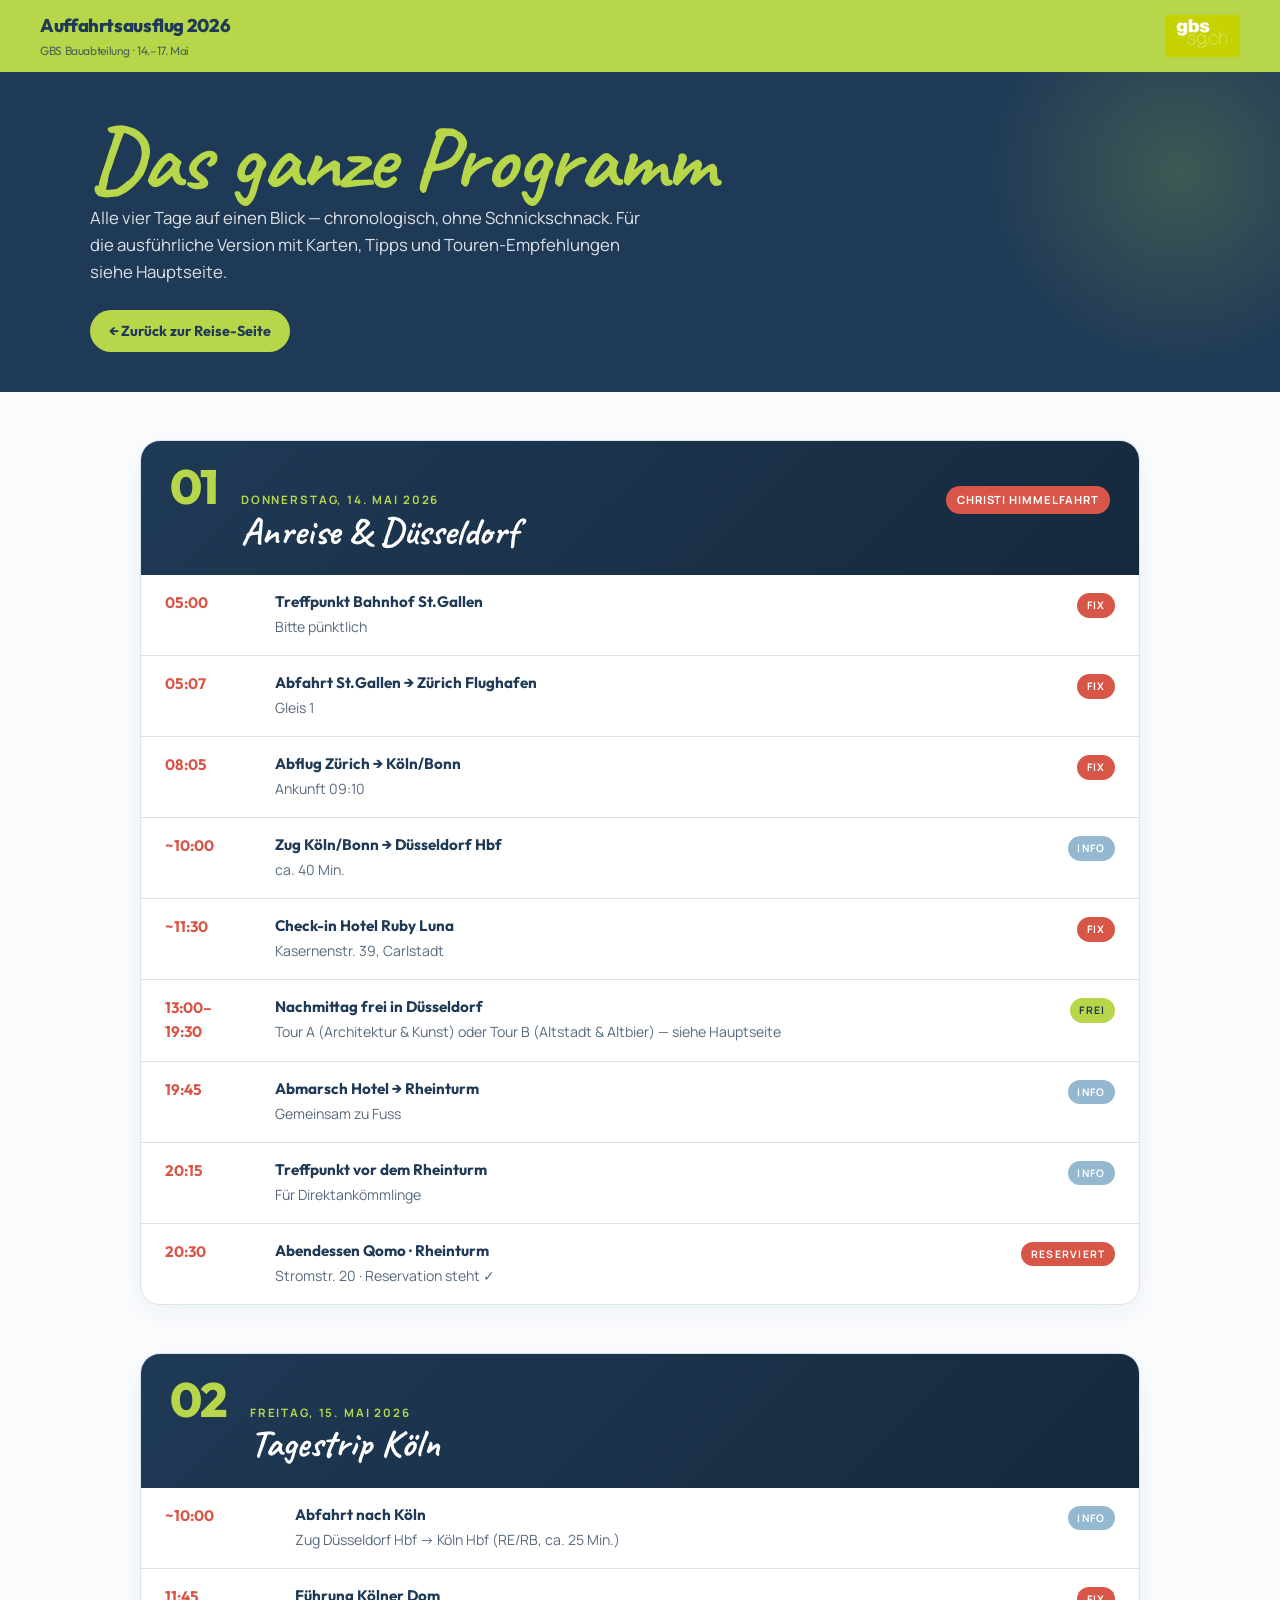
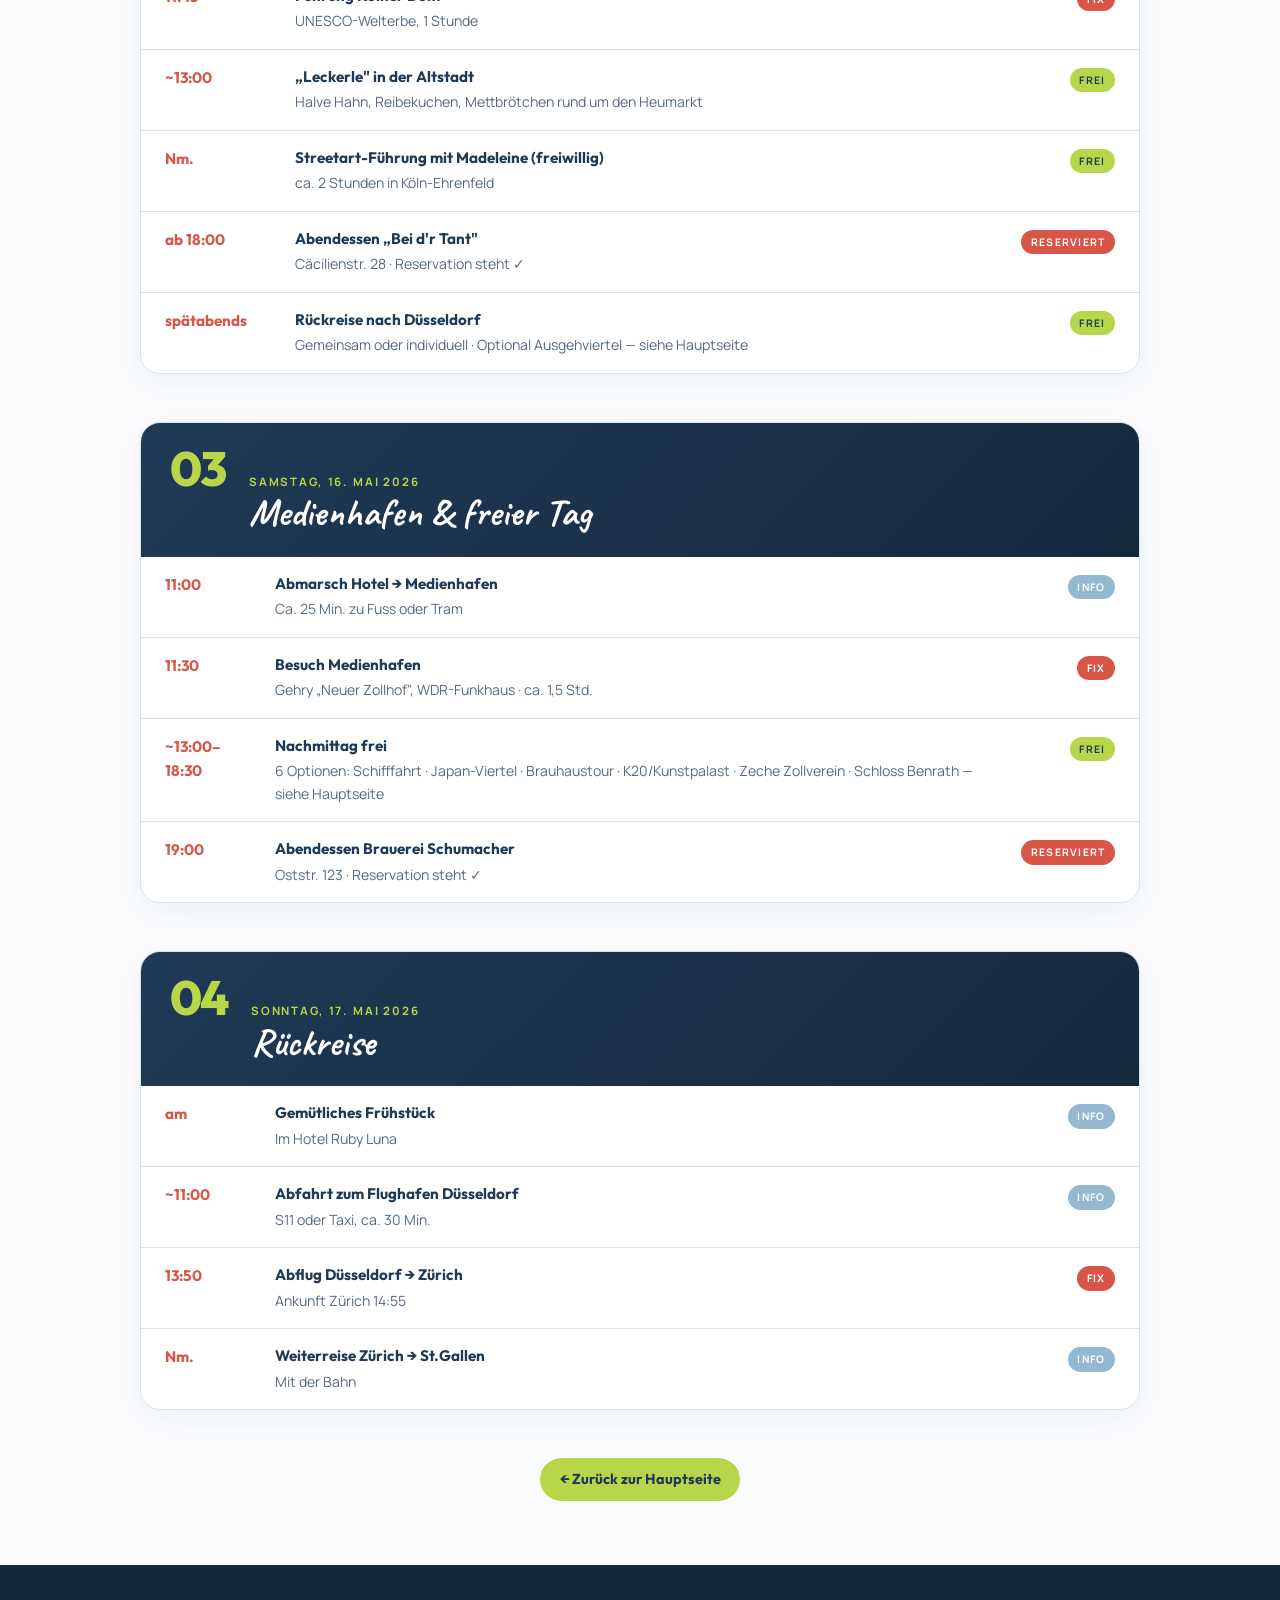
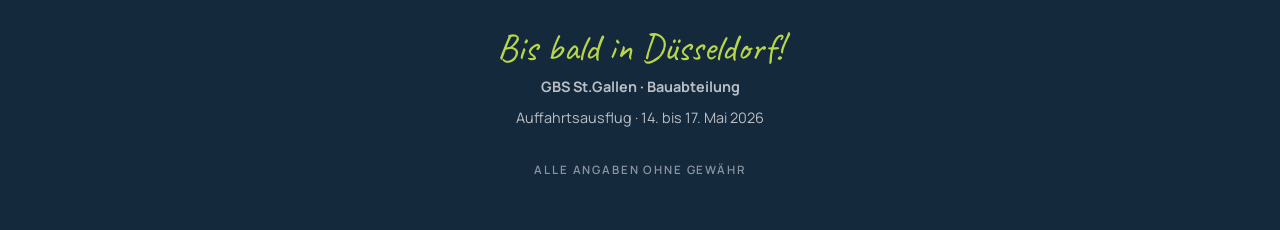
==== programm.html @ a81291fa "Add files via upload" ====
<!DOCTYPE html>
<html lang="de">
<head>
<meta charset="UTF-8">
<meta name="viewport" content="width=device-width, initial-scale=1.0, viewport-fit=cover">
<title>Programm-Übersicht · Auffahrtsausflug 2026</title>
<meta name="description" content="Komplettes Programm Auffahrtsausflug GBS Bauabteilung, Düsseldorf & Köln, 14.–17. Mai 2026.">

<meta name="theme-color" content="#B8D649">
<link rel="manifest" href="manifest.json">
<link rel="icon" type="image/png" sizes="32x32" href="assets/favicon-32.png">
<link rel="apple-touch-icon" href="assets/apple-touch-icon.png">

<link rel="preconnect" href="https://fonts.googleapis.com">
<link rel="preconnect" href="https://fonts.gstatic.com" crossorigin>
<link href="https://fonts.googleapis.com/css2?family=Caveat:wght@400;500;600;700&family=Manrope:wght@300;400;500;600;700;800&family=Outfit:wght@300;400;500;600;700;800;900&display=swap" rel="stylesheet">

<link rel="stylesheet" href="styles.css">

<style>
  /* Spezifische Styles nur für die Programm-Übersicht */
  .program-hero {
    background: var(--ink);
    color: white;
    padding: 3rem 1.5rem 2.5rem;
    position: relative;
    overflow: hidden;
  }
  .program-hero::before {
    content: '';
    position: absolute;
    top: -100px; right: -100px;
    width: 400px; height: 400px;
    background: radial-gradient(circle, rgba(184,214,73,0.2) 0%, transparent 70%);
    border-radius: 50%;
  }
  .program-hero-inner { max-width: 1100px; margin: 0 auto; position: relative; }
  .program-hero h1 {
    font-family: 'Caveat', cursive;
    font-weight: 700;
    font-size: clamp(3rem, 8vw, 5.5rem);
    line-height: 0.9;
    color: var(--lime);
    margin-bottom: 0.4rem;
  }
  .program-hero p { font-size: 1.05rem; opacity: 0.85; max-width: 55ch; margin-bottom: 1.5rem; }
  .back-link {
    display: inline-flex;
    align-items: center;
    gap: 0.4rem;
    background: var(--lime);
    color: var(--ink);
    padding: 0.6rem 1.2rem;
    border-radius: 100px;
    text-decoration: none;
    font-family: 'Outfit', sans-serif;
    font-weight: 700;
    font-size: 0.9rem;
    transition: all 0.2s;
  }
  .back-link:hover { background: white; }

  .program-page { padding: 3rem 1.5rem 4rem; background: var(--paper); }
  .program-page .container { max-width: 1000px; }

  .program-day {
    margin-bottom: 3rem;
    background: white;
    border-radius: 20px;
    overflow: hidden;
    box-shadow: 0 8px 30px rgba(31,58,86,0.06);
    border: 1px solid var(--hairline);
  }
  .program-day-head {
    background: linear-gradient(135deg, var(--ink), var(--ink-deep));
    color: white;
    padding: 1.5rem 1.8rem;
    display: flex; align-items: baseline; gap: 1.5rem; flex-wrap: wrap;
  }
  .program-day-num {
    font-family: 'Outfit', sans-serif;
    font-size: 3rem;
    font-weight: 800;
    color: var(--lime);
    line-height: 0.9;
    letter-spacing: -0.04em;
  }
  .program-day-info { flex: 1; }
  .program-day-date { font-family: 'Manrope', sans-serif; font-size: 0.72rem; letter-spacing: 0.16em; text-transform: uppercase; color: var(--lime); margin-bottom: 0.2rem; font-weight: 700; }
  .program-day-title { font-family: 'Caveat', cursive; font-size: 2.4rem; font-weight: 700; line-height: 1; }
  .program-day-badge {
    background: var(--accent);
    color: white;
    padding: 0.3rem 0.7rem;
    border-radius: 100px;
    font-family: 'Manrope', sans-serif;
    font-size: 0.7rem;
    font-weight: 700;
    letter-spacing: 0.08em;
    text-transform: uppercase;
  }

  .program-table { width: 100%; border-collapse: collapse; }
  .program-table tr { border-bottom: 1px solid var(--hairline); }
  .program-table tr:last-child { border-bottom: none; }
  .program-table tr:hover { background: var(--sky-light); }
  .program-table td { padding: 1rem 1.5rem; vertical-align: top; font-family: 'Manrope', sans-serif; }
  .program-table td.t-time {
    font-family: 'Outfit', sans-serif;
    font-weight: 700;
    color: var(--accent);
    width: 110px;
    font-size: 0.95rem;
    white-space: nowrap;
  }
  .program-table td.t-content { font-size: 0.95rem; line-height: 1.5; }
  .program-table td.t-content strong { font-family: 'Outfit', sans-serif; font-weight: 700; color: var(--ink); display: block; margin-bottom: 0.15rem; }
  .program-table td.t-content em { font-style: normal; color: var(--ink); opacity: 0.75; font-size: 0.88rem; }
  .program-table td.t-tag { width: 100px; text-align: right; padding-right: 1.5rem; }
  .program-table .tag {
    display: inline-block;
    font-family: 'Manrope', sans-serif;
    font-size: 0.65rem;
    letter-spacing: 0.12em;
    text-transform: uppercase;
    font-weight: 700;
    padding: 0.25rem 0.6rem;
    border-radius: 100px;
  }
  .tag-fix { background: var(--reserved); color: white; }
  .tag-frei { background: var(--lime); color: var(--ink); }
  .tag-info { background: var(--sky-deep); color: white; }

  @media (max-width: 720px) {
    .program-table td.t-tag { display: none; }
    .program-table td { padding: 0.8rem 1rem; }
    .program-table td.t-time { width: 80px; font-size: 0.85rem; }
    .program-table td.t-content { font-size: 0.88rem; }
    .program-day-head { padding: 1.2rem 1.2rem; gap: 1rem; }
    .program-day-num { font-size: 2.4rem; }
    .program-day-title { font-size: 2rem; }
  }
</style>
</head>
<body>

<!-- TOPBAR (gleiche wie index) -->
<header class="topbar">
  <div class="topbar-inner">
    <div class="topbar-title">
      Auffahrtsausflug 2026
      <small>GBS Bauabteilung · 14.–17. Mai</small>
    </div>
    <a href="https://gbssg.ch" target="_blank" rel="noopener" aria-label="GBS St.Gallen">
      <img src="assets/gbs-logo.png" alt="GBS St.Gallen" class="gbs-logo-img">
    </a>
  </div>
</header>

<!-- HERO -->
<section class="program-hero">
  <div class="program-hero-inner">
    <h1>Das ganze Programm</h1>
    <p>Alle vier Tage auf einen Blick — chronologisch, ohne Schnickschnack. Für die ausführliche Version mit Karten, Tipps und Touren-Empfehlungen siehe Hauptseite.</p>
    <a href="index.html" class="back-link">← Zurück zur Reise-Seite</a>
  </div>
</section>

<!-- PROGRAMM -->
<section class="program-page">
  <div class="container">

    <!-- DONNERSTAG -->
    <div class="program-day">
      <div class="program-day-head">
        <div class="program-day-num">01</div>
        <div class="program-day-info">
          <div class="program-day-date">Donnerstag, 14. Mai 2026</div>
          <div class="program-day-title">Anreise & Düsseldorf</div>
        </div>
        <span class="program-day-badge">Christi Himmelfahrt</span>
      </div>
      <table class="program-table">
        <tr>
          <td class="t-time">05:00</td>
          <td class="t-content"><strong>Treffpunkt Bahnhof St.Gallen</strong><em>Bitte pünktlich</em></td>
          <td class="t-tag"><span class="tag tag-fix">Fix</span></td>
        </tr>
        <tr>
          <td class="t-time">05:07</td>
          <td class="t-content"><strong>Abfahrt St.Gallen → Zürich Flughafen</strong><em>Gleis 1</em></td>
          <td class="t-tag"><span class="tag tag-fix">Fix</span></td>
        </tr>
        <tr>
          <td class="t-time">08:05</td>
          <td class="t-content"><strong>Abflug Zürich → Köln/Bonn</strong><em>Ankunft 09:10</em></td>
          <td class="t-tag"><span class="tag tag-fix">Fix</span></td>
        </tr>
        <tr>
          <td class="t-time">~10:00</td>
          <td class="t-content"><strong>Zug Köln/Bonn → Düsseldorf Hbf</strong><em>ca. 40 Min.</em></td>
          <td class="t-tag"><span class="tag tag-info">Info</span></td>
        </tr>
        <tr>
          <td class="t-time">~11:30</td>
          <td class="t-content"><strong>Check-in Hotel Ruby Luna</strong><em>Kasernenstr. 39, Carlstadt</em></td>
          <td class="t-tag"><span class="tag tag-fix">Fix</span></td>
        </tr>
        <tr>
          <td class="t-time">13:00–<br>19:30</td>
          <td class="t-content"><strong>Nachmittag frei in Düsseldorf</strong><em>Tour A (Architektur & Kunst) oder Tour B (Altstadt & Altbier) — siehe Hauptseite</em></td>
          <td class="t-tag"><span class="tag tag-frei">Frei</span></td>
        </tr>
        <tr>
          <td class="t-time">19:45</td>
          <td class="t-content"><strong>Abmarsch Hotel → Rheinturm</strong><em>Gemeinsam zu Fuss</em></td>
          <td class="t-tag"><span class="tag tag-info">Info</span></td>
        </tr>
        <tr>
          <td class="t-time">20:15</td>
          <td class="t-content"><strong>Treffpunkt vor dem Rheinturm</strong><em>Für Direktankömmlinge</em></td>
          <td class="t-tag"><span class="tag tag-info">Info</span></td>
        </tr>
        <tr>
          <td class="t-time">20:30</td>
          <td class="t-content"><strong>Abendessen Qomo · Rheinturm</strong><em>Stromstr. 20 · Reservation steht ✓</em></td>
          <td class="t-tag"><span class="tag tag-fix">Reserviert</span></td>
        </tr>
      </table>
    </div>

    <!-- FREITAG -->
    <div class="program-day">
      <div class="program-day-head">
        <div class="program-day-num">02</div>
        <div class="program-day-info">
          <div class="program-day-date">Freitag, 15. Mai 2026</div>
          <div class="program-day-title">Tagestrip Köln</div>
        </div>
      </div>
      <table class="program-table">
        <tr>
          <td class="t-time">~10:00</td>
          <td class="t-content"><strong>Abfahrt nach Köln</strong><em>Zug Düsseldorf Hbf → Köln Hbf (RE/RB, ca. 25 Min.)</em></td>
          <td class="t-tag"><span class="tag tag-info">Info</span></td>
        </tr>
        <tr>
          <td class="t-time">11:45</td>
          <td class="t-content"><strong>Führung Kölner Dom</strong><em>UNESCO-Welterbe, 1 Stunde</em></td>
          <td class="t-tag"><span class="tag tag-fix">Fix</span></td>
        </tr>
        <tr>
          <td class="t-time">~13:00</td>
          <td class="t-content"><strong>„Leckerle" in der Altstadt</strong><em>Halve Hahn, Reibekuchen, Mettbrötchen rund um den Heumarkt</em></td>
          <td class="t-tag"><span class="tag tag-frei">Frei</span></td>
        </tr>
        <tr>
          <td class="t-time">Nm.</td>
          <td class="t-content"><strong>Streetart-Führung mit Madeleine (freiwillig)</strong><em>ca. 2 Stunden in Köln-Ehrenfeld</em></td>
          <td class="t-tag"><span class="tag tag-frei">Frei</span></td>
        </tr>
        <tr>
          <td class="t-time">ab 18:00</td>
          <td class="t-content"><strong>Abendessen „Bei d'r Tant"</strong><em>Cäcilienstr. 28 · Reservation steht ✓</em></td>
          <td class="t-tag"><span class="tag tag-fix">Reserviert</span></td>
        </tr>
        <tr>
          <td class="t-time">spätabends</td>
          <td class="t-content"><strong>Rückreise nach Düsseldorf</strong><em>Gemeinsam oder individuell · Optional Ausgehviertel — siehe Hauptseite</em></td>
          <td class="t-tag"><span class="tag tag-frei">Frei</span></td>
        </tr>
      </table>
    </div>

    <!-- SAMSTAG -->
    <div class="program-day">
      <div class="program-day-head">
        <div class="program-day-num">03</div>
        <div class="program-day-info">
          <div class="program-day-date">Samstag, 16. Mai 2026</div>
          <div class="program-day-title">Medienhafen & freier Tag</div>
        </div>
      </div>
      <table class="program-table">
        <tr>
          <td class="t-time">11:00</td>
          <td class="t-content"><strong>Abmarsch Hotel → Medienhafen</strong><em>Ca. 25 Min. zu Fuss oder Tram</em></td>
          <td class="t-tag"><span class="tag tag-info">Info</span></td>
        </tr>
        <tr>
          <td class="t-time">11:30</td>
          <td class="t-content"><strong>Besuch Medienhafen</strong><em>Gehry „Neuer Zollhof", WDR-Funkhaus · ca. 1,5 Std.</em></td>
          <td class="t-tag"><span class="tag tag-fix">Fix</span></td>
        </tr>
        <tr>
          <td class="t-time">~13:00–<br>18:30</td>
          <td class="t-content"><strong>Nachmittag frei</strong><em>6 Optionen: Schifffahrt · Japan-Viertel · Brauhaustour · K20/Kunstpalast · Zeche Zollverein · Schloss Benrath — siehe Hauptseite</em></td>
          <td class="t-tag"><span class="tag tag-frei">Frei</span></td>
        </tr>
        <tr>
          <td class="t-time">19:00</td>
          <td class="t-content"><strong>Abendessen Brauerei Schumacher</strong><em>Oststr. 123 · Reservation steht ✓</em></td>
          <td class="t-tag"><span class="tag tag-fix">Reserviert</span></td>
        </tr>
      </table>
    </div>

    <!-- SONNTAG -->
    <div class="program-day">
      <div class="program-day-head">
        <div class="program-day-num">04</div>
        <div class="program-day-info">
          <div class="program-day-date">Sonntag, 17. Mai 2026</div>
          <div class="program-day-title">Rückreise</div>
        </div>
      </div>
      <table class="program-table">
        <tr>
          <td class="t-time">am</td>
          <td class="t-content"><strong>Gemütliches Frühstück</strong><em>Im Hotel Ruby Luna</em></td>
          <td class="t-tag"><span class="tag tag-info">Info</span></td>
        </tr>
        <tr>
          <td class="t-time">~11:00</td>
          <td class="t-content"><strong>Abfahrt zum Flughafen Düsseldorf</strong><em>S11 oder Taxi, ca. 30 Min.</em></td>
          <td class="t-tag"><span class="tag tag-info">Info</span></td>
        </tr>
        <tr>
          <td class="t-time">13:50</td>
          <td class="t-content"><strong>Abflug Düsseldorf → Zürich</strong><em>Ankunft Zürich 14:55</em></td>
          <td class="t-tag"><span class="tag tag-fix">Fix</span></td>
        </tr>
        <tr>
          <td class="t-time">Nm.</td>
          <td class="t-content"><strong>Weiterreise Zürich → St.Gallen</strong><em>Mit der Bahn</em></td>
          <td class="t-tag"><span class="tag tag-info">Info</span></td>
        </tr>
      </table>
    </div>

    <!-- ZURÜCK BUTTON -->
    <div style="text-align: center; margin-top: 2rem;">
      <a href="index.html" class="back-link">← Zurück zur Hauptseite</a>
    </div>

  </div>
</section>

<!-- FOOTER -->
<footer>
  <div class="footer-script">Bis bald in Düsseldorf!</div>
  <p><strong>GBS St.Gallen · Bauabteilung</strong></p>
  <p>Auffahrtsausflug · 14. bis 17. Mai 2026</p>
  <div class="mono-small">Alle Angaben ohne Gewähr</div>
</footer>

<!-- Service Worker registrieren -->
<script>
  if ('serviceWorker' in navigator) {
    window.addEventListener('load', () => {
      navigator.serviceWorker.register('service-worker.js').catch(() => {});
    });
  }
</script>

</body>
</html>
---- styles.css ----
/* =========================================================
   GBS Bauabteilung · Auffahrtsausflug Düsseldorf & Köln 2026
   ========================================================= */

:root {
  --lime: #B8D649;
  --lime-dark: #9CBA2B;
  --sky: #C8DFEE;
  --sky-light: #E3EEF6;
  --sky-deep: #94B8D0;
  --ink: #1F3A56;
  --ink-deep: #15293D;
  --paper: #FAFCFE;
  --warm: #F4EFE3;
  --accent: #D85647;
  --accent-orange: #E58A3E;
  --gold: #C99B47;
  --tour-a: #E58A3E;
  --tour-b: #8B4789;
  --reserved: #D85647;
  --hairline: #D8E4EC;
}

* { box-sizing: border-box; margin: 0; padding: 0; }
html { scroll-behavior: smooth; }
body {
  font-family: 'Manrope', sans-serif;
  font-weight: 400;
  color: var(--ink);
  background: var(--paper);
  line-height: 1.6;
  -webkit-font-smoothing: antialiased;
  overflow-x: hidden;
}

h1, h2, h3, h4 { font-family: 'Outfit', sans-serif; line-height: 1.1; letter-spacing: -0.01em; }
.script { font-family: 'Caveat', cursive; font-weight: 600; }
.mono-small { font-family: 'Manrope', monospace; font-size: 0.72rem; letter-spacing: 0.16em; text-transform: uppercase; font-weight: 600; }

/* ====== TOPBAR (Lime) — kleiner, kompakter ====== */
.topbar {
  background: var(--lime);
  color: var(--ink);
  padding: 0.7rem 1.5rem;
  position: relative;
  z-index: 10;
}
.topbar-inner {
  max-width: 1200px; margin: 0 auto;
  display: flex; justify-content: space-between; align-items: center; gap: 1rem;
}
.topbar-title { font-family: 'Outfit', sans-serif; font-weight: 800; font-size: 1.15rem; letter-spacing: -0.02em; }
.topbar-title small { display: block; font-weight: 400; font-size: 0.75rem; opacity: 0.7; margin-top: 0.05rem; }
.gbs-logo-img { height: 42px; width: auto; display: block; }

/* ====== HERO ====== */
.hero {
  background: linear-gradient(180deg, var(--sky) 0%, var(--sky-light) 100%);
  padding: 2.5rem 1.5rem 4rem;
  position: relative;
  overflow: hidden;
}
.hero::before, .hero::after {
  content: '';
  position: absolute;
  border-radius: 50%;
  pointer-events: none;
}
.hero::before {
  background: radial-gradient(circle, rgba(184,214,73,0.25) 0%, transparent 70%);
  width: 500px; height: 500px;
  top: -100px; right: -100px;
}
.hero::after {
  background: radial-gradient(circle, rgba(148,184,208,0.3) 0%, transparent 70%);
  width: 400px; height: 400px;
  bottom: -50px; left: -50px;
}
.hero-inner { max-width: 1200px; margin: 0 auto; position: relative; z-index: 2; }

.hero-title {
  font-family: 'Caveat', cursive;
  font-weight: 700;
  font-size: clamp(3.5rem, 12vw, 8rem);
  line-height: 0.85;
  color: var(--ink);
  margin-bottom: 0.5rem;
}
.hero-title .ampersand { color: var(--lime-dark); font-style: italic; margin: 0 0.2em; }
.hero-title .koeln { display: block; margin-left: 1.5em; }

.hero-sub {
  font-family: 'Caveat', cursive;
  font-size: clamp(1.4rem, 2.5vw, 2rem);
  color: var(--ink);
  opacity: 0.75;
  margin-bottom: 1.8rem;
  transform: rotate(-1deg);
  display: inline-block;
}

.hero-meta-row {
  display: grid;
  grid-template-columns: repeat(auto-fit, minmax(180px, 1fr));
  gap: 1.2rem;
  background: rgba(255,255,255,0.6);
  backdrop-filter: blur(10px);
  padding: 1.3rem 1.5rem;
  border-radius: 20px;
  border: 1px solid rgba(255,255,255,0.8);
  margin-bottom: 1.5rem;
}
.hero-meta-item dt { font-family: 'Manrope', sans-serif; font-size: 0.7rem; letter-spacing: 0.14em; text-transform: uppercase; font-weight: 700; color: var(--sky-deep); margin-bottom: 0.3rem; }
.hero-meta-item dd { font-family: 'Outfit', sans-serif; font-weight: 600; font-size: 1rem; color: var(--ink); }

.four-k {
  display: inline-flex;
  align-items: center;
  background: var(--ink);
  color: white;
  padding: 1rem 1.5rem;
  border-radius: 18px;
  gap: 1rem;
  margin-top: 0.5rem;
  box-shadow: 0 10px 30px rgba(31, 58, 86, 0.25);
}
.four-k-num {
  font-family: 'Outfit', sans-serif;
  font-size: 3rem;
  font-weight: 800;
  line-height: 1;
  color: var(--lime);
  letter-spacing: -0.04em;
}
.four-k-list { font-family: 'Outfit', sans-serif; font-weight: 500; line-height: 1.3; font-size: 0.9rem; }
.four-k-list span { display: block; }
.four-k-list .label { font-family: 'Manrope', sans-serif; font-size: 0.6rem; letter-spacing: 0.16em; text-transform: uppercase; color: var(--lime); margin-bottom: 0.3rem; font-weight: 700; }

/* Hero Skyline */
.skyline { position: absolute; bottom: 0; left: 0; right: 0; width: 100%; height: 90px; pointer-events: none; opacity: 0.5; }

/* Photo circles */
.photo-cluster {
  position: absolute;
  top: 8%;
  right: 5%;
  width: 240px;
  height: 280px;
  pointer-events: none;
  z-index: 1;
}
.photo-circle {
  position: absolute;
  border-radius: 50%;
  border: 5px solid white;
  box-shadow: 0 10px 30px rgba(31,58,86,0.18);
  overflow: hidden;
  background: var(--sky-deep);
}
.photo-circle svg { width: 100%; height: 100%; display: block; }
.photo-circle.p1 { width: 110px; height: 110px; top: 0; left: 50%; transform: rotate(-3deg); }
.photo-circle.p2 { width: 95px; height: 95px; top: 95px; left: 0; transform: rotate(5deg); background: linear-gradient(135deg, #E58A3E, #C99B47); }
.photo-circle.p3 { width: 120px; height: 120px; bottom: 0; right: 0; background: linear-gradient(135deg, #94B8D0, #1F3A56); }

/* ====== ALERT BANNER — kompakter, dezenter ====== */
.alert-wrap { padding: 1rem 1.5rem; background: var(--paper); }
.alert {
  max-width: 1100px;
  margin: 0 auto;
  background: #FCE8E5;
  color: var(--ink);
  padding: 0.9rem 1.2rem;
  border-radius: 12px;
  border-left: 4px solid var(--accent);
  display: flex; gap: 0.9rem; align-items: flex-start;
}
.alert-icon {
  flex-shrink: 0;
  width: 30px; height: 30px;
  background: var(--accent);
  color: white;
  border-radius: 50%;
  display: flex; align-items: center; justify-content: center;
  font-family: 'Outfit', sans-serif;
  font-weight: 800;
  font-size: 1rem;
}
.alert h3 { font-size: 0.95rem; margin-bottom: 0.15rem; font-weight: 700; color: var(--accent); }
.alert p { font-size: 0.85rem; line-height: 1.45; opacity: 0.9; }
.alert strong { font-weight: 700; }

/* ====== STICKY NAV ====== */
.nav-sticky {
  position: sticky;
  top: 0;
  background: rgba(255,255,255,0.95);
  backdrop-filter: blur(12px);
  border-bottom: 1px solid var(--hairline);
  z-index: 100;
  padding: 0.7rem 1.5rem;
}
.nav-inner {
  max-width: 1200px; margin: 0 auto;
  display: flex; gap: 0.3rem; flex-wrap: wrap; justify-content: center;
}
.nav-link {
  padding: 0.5rem 1rem;
  text-decoration: none;
  color: var(--ink);
  font-weight: 600;
  font-size: 0.88rem;
  border-radius: 100px;
  transition: all 0.2s;
  font-family: 'Outfit', sans-serif;
}
.nav-link:hover { background: var(--lime); }
.nav-link.active { background: var(--ink); color: var(--lime); }

/* ====== SECTIONS ====== */
section.day { padding: 4.5rem 1.5rem; position: relative; }
section.day:nth-of-type(odd) { background: var(--paper); }
section.day:nth-of-type(even) { background: var(--sky-light); }
.container { max-width: 1100px; margin: 0 auto; }

.day-header {
  display: flex;
  align-items: baseline;
  gap: 1.8rem;
  margin-bottom: 0.5rem;
  flex-wrap: wrap;
}
.day-num {
  font-family: 'Outfit', sans-serif;
  font-weight: 800;
  font-size: clamp(4.5rem, 13vw, 8rem);
  color: var(--lime);
  line-height: 0.85;
  letter-spacing: -0.04em;
}
.day-title-block { flex: 1; min-width: 250px; }
.day-date { font-family: 'Manrope', sans-serif; font-weight: 700; letter-spacing: 0.1em; text-transform: uppercase; font-size: 0.78rem; color: var(--sky-deep); margin-bottom: 0.3rem; }
.day-title {
  font-family: 'Caveat', cursive;
  font-weight: 700;
  font-size: clamp(3rem, 6.5vw, 5rem);
  color: var(--ink);
  line-height: 0.9;
}
.day-title small { display: block; font-family: 'Outfit', sans-serif; font-weight: 400; font-size: 1.05rem; letter-spacing: 0; color: var(--sky-deep); margin-top: 0.5rem; }
.day-tag {
  display: inline-block;
  background: var(--ink);
  color: var(--lime);
  padding: 0.4rem 0.9rem;
  border-radius: 100px;
  font-size: 0.75rem;
  font-weight: 700;
  font-family: 'Manrope', sans-serif;
  letter-spacing: 0.05em;
  text-transform: uppercase;
  margin-top: 0.5rem;
}

.section-lead {
  font-family: 'Outfit', sans-serif;
  font-size: 1.05rem;
  line-height: 1.55;
  color: var(--ink);
  opacity: 0.75;
  max-width: 65ch;
  margin: 1rem 0 3rem;
}

/* ====== "DAS KOMMT ALS NÄCHSTES" Wegweiser ====== */
.next-up {
  margin-top: 4rem;
  padding: 1.5rem 1.8rem;
  background: white;
  border-radius: 18px;
  border: 1px solid var(--hairline);
  display: flex; align-items: center; gap: 1.5rem; flex-wrap: wrap;
  box-shadow: 0 8px 24px rgba(31, 58, 86, 0.06);
}
.next-up-arrow {
  font-family: 'Caveat', cursive;
  font-size: 2.5rem;
  color: var(--lime-dark);
  line-height: 1;
}
.next-up-content { flex: 1; min-width: 200px; }
.next-up-label { font-family: 'Manrope', sans-serif; font-size: 0.7rem; letter-spacing: 0.14em; text-transform: uppercase; font-weight: 700; color: var(--sky-deep); margin-bottom: 0.2rem; }
.next-up-content h4 { font-family: 'Outfit', sans-serif; font-weight: 700; font-size: 1.1rem; }
.next-up-content p { font-size: 0.9rem; opacity: 0.75; margin-top: 0.2rem; }
.next-up-btn {
  background: var(--lime);
  color: var(--ink);
  padding: 0.7rem 1.4rem;
  border-radius: 100px;
  text-decoration: none;
  font-family: 'Outfit', sans-serif;
  font-weight: 700;
  font-size: 0.92rem;
  display: inline-flex;
  align-items: center;
  gap: 0.5rem;
  transition: all 0.2s;
  border: none;
  cursor: pointer;
}
.next-up-btn:hover { background: var(--ink); color: var(--lime); transform: translateX(3px); }

/* ====== TIMELINE STEPS ====== */
.timeline { display: flex; flex-direction: column; gap: 0; margin: 2rem 0; }
.step {
  display: grid;
  grid-template-columns: 110px 1fr;
  gap: 1.5rem;
  padding: 1.3rem 0;
  align-items: baseline;
  border-bottom: 1px dashed var(--hairline);
  position: relative;
}
.step:last-child { border-bottom: none; }
.step-time {
  font-family: 'Outfit', sans-serif;
  font-weight: 700;
  font-size: 1.1rem;
  color: var(--accent);
  position: relative;
}
.step-time::after {
  content: '';
  position: absolute;
  right: -0.75rem; top: 0.5em;
  width: 8px; height: 8px;
  background: var(--lime);
  border-radius: 50%;
  box-shadow: 0 0 0 4px white;
}
.step-content h4 { font-size: 1.1rem; font-weight: 600; margin-bottom: 0.2rem; font-family: 'Outfit', sans-serif; }
.step-content p { color: var(--ink); opacity: 0.75; font-size: 0.93rem; line-height: 1.5; }

/* ====== MAP CONTAINER ====== */
.map-wrap {
  position: relative;
  margin: 2rem 0;
  background: white;
  border-radius: 24px;
  overflow: hidden;
  box-shadow: 0 20px 60px rgba(31, 58, 86, 0.12);
  border: 1px solid var(--hairline);
}
.map-header {
  background: white;
  padding: 1.2rem 1.5rem;
  border-bottom: 1px solid var(--hairline);
  display: flex; justify-content: space-between; align-items: center; flex-wrap: wrap; gap: 1rem;
}
.map-header h3 { font-family: 'Outfit', sans-serif; font-weight: 700; font-size: 1.15rem; }
.map-header h3 .script-small { font-family: 'Caveat', cursive; font-size: 1.6rem; font-weight: 600; color: var(--lime-dark); margin-left: 0.3em; }

.locate-btn {
  background: var(--ink);
  color: white;
  border: none;
  padding: 0.6rem 1.1rem;
  border-radius: 100px;
  font-family: 'Outfit', sans-serif;
  font-weight: 600;
  font-size: 0.85rem;
  cursor: pointer;
  display: flex;
  align-items: center;
  gap: 0.5rem;
  transition: all 0.2s;
}
.locate-btn:hover { background: var(--accent); transform: translateY(-1px); }
.locate-btn svg { width: 16px; height: 16px; }
.locate-btn.active { background: var(--accent); }

.map { height: 480px; width: 100%; background: var(--sky-light); }
.map-legend {
  padding: 1rem 1.5rem;
  background: var(--warm);
  display: flex; gap: 1.2rem; flex-wrap: wrap;
  font-size: 0.82rem;
  border-top: 1px solid var(--hairline);
}
.legend-item { display: flex; align-items: center; gap: 0.5rem; font-weight: 600; font-family: 'Outfit', sans-serif; }
.legend-pin {
  width: 16px; height: 16px;
  border-radius: 50% 50% 50% 0;
  transform: rotate(-45deg);
  flex-shrink: 0;
  border: 2px solid white;
  box-shadow: 0 2px 4px rgba(0,0,0,0.15);
}
.legend-pin.reserved { background: var(--reserved); }
.legend-pin.tour-a { background: var(--tour-a); }
.legend-pin.tour-b { background: var(--tour-b); }
.legend-pin.point { background: var(--ink); }
.legend-pin.nightlife { background: #6B3268; }
.legend-pin.you { background: var(--sky-deep); border-radius: 50%; transform: none; }

/* Leaflet custom marker styling */
.pin-marker {
  width: 32px; height: 32px;
  border-radius: 50% 50% 50% 0;
  transform: rotate(-45deg);
  border: 3px solid white;
  box-shadow: 0 4px 8px rgba(0,0,0,0.25);
  display: flex; align-items: center; justify-content: center;
  font-family: 'Outfit', sans-serif;
  font-weight: 800;
  color: white;
  font-size: 0.78rem;
}
.pin-marker.reserved { background: var(--reserved); }
.pin-marker.tour-a { background: var(--tour-a); }
.pin-marker.tour-b { background: var(--tour-b); }
.pin-marker.point { background: var(--ink); }
.pin-marker.nightlife { background: #6B3268; }
.pin-marker span { transform: rotate(45deg); }

/* Pulse for user location */
.you-marker {
  width: 22px; height: 22px;
  background: var(--sky-deep);
  border: 4px solid white;
  border-radius: 50%;
  box-shadow: 0 0 0 4px rgba(148,184,208,0.4);
  animation: pulse 1.8s infinite;
}
@keyframes pulse {
  0%   { box-shadow: 0 0 0 4px rgba(148,184,208,0.4); }
  50%  { box-shadow: 0 0 0 12px rgba(148,184,208,0); }
  100% { box-shadow: 0 0 0 4px rgba(148,184,208,0); }
}

/* Popup styling */
.leaflet-popup-content-wrapper { border-radius: 14px; box-shadow: 0 8px 30px rgba(31,58,86,0.2); padding: 0; }
.leaflet-popup-content { margin: 0; font-family: 'Manrope', sans-serif; min-width: 240px; }
.popup { padding: 1rem 1.2rem; }
.popup-links { margin-top: 0.6rem; padding-top: 0.6rem; border-top: 1px dashed var(--hairline); display: flex; flex-wrap: wrap; gap: 0.3rem 0.6rem; }
.popup-tag {
  display: inline-block;
  font-family: 'Manrope', sans-serif;
  font-size: 0.65rem; letter-spacing: 0.12em; text-transform: uppercase; font-weight: 700;
  color: white; padding: 0.2rem 0.6rem; border-radius: 100px;
  margin-bottom: 0.6rem;
}
.popup-tag.reserved { background: var(--reserved); }
.popup-tag.tour-a { background: var(--tour-a); }
.popup-tag.tour-b { background: var(--tour-b); }
.popup-tag.point { background: var(--ink); }
.popup-tag.nightlife { background: #6B3268; }
.popup h4 { font-family: 'Outfit', sans-serif; font-weight: 700; font-size: 1.05rem; margin-bottom: 0.4rem; color: var(--ink); }
.popup p { font-size: 0.85rem; line-height: 1.5; color: var(--ink); opacity: 0.8; margin-bottom: 0.6rem; }
.popup a { color: var(--accent); font-weight: 600; text-decoration: none; font-size: 0.85rem; }
.popup a:hover { text-decoration: underline; }

/* ====== TOUR CARDS ====== */
.tours-intro {
  background: var(--warm);
  padding: 1.5rem 1.8rem;
  border-radius: 20px;
  margin: 2rem 0;
  border-left: 6px solid var(--lime);
}
.tours-intro p { color: var(--ink); font-size: 0.95rem; }
.tours-intro strong { font-weight: 700; }

.tours-grid {
  display: grid;
  grid-template-columns: repeat(auto-fit, minmax(380px, 1fr));
  gap: 2rem;
  margin: 2rem 0;
}
.tour-card {
  background: white;
  border-radius: 24px;
  overflow: hidden;
  box-shadow: 0 15px 40px rgba(31, 58, 86, 0.08);
  border: 1px solid var(--hairline);
  transition: transform 0.3s, box-shadow 0.3s;
  display: flex; flex-direction: column;
}
.tour-card:hover { transform: translateY(-4px); box-shadow: 0 25px 60px rgba(31, 58, 86, 0.15); }
.tour-card.a .tour-header { background: linear-gradient(135deg, var(--tour-a), #C97326); }
.tour-card.b .tour-header { background: linear-gradient(135deg, var(--tour-b), #6B3268); }
.tour-header {
  color: white;
  padding: 2rem 1.8rem 1.6rem;
  position: relative;
}
.tour-header::after {
  content: '';
  position: absolute;
  bottom: -1px; left: 0; right: 0;
  height: 30px;
  background: white;
  border-top-left-radius: 30px 100%;
  border-top-right-radius: 30px 100%;
  transform: translateY(15px);
}
.tour-label { font-family: 'Manrope', sans-serif; font-size: 0.72rem; letter-spacing: 0.16em; text-transform: uppercase; font-weight: 700; opacity: 0.85; margin-bottom: 0.4rem; }
.tour-name {
  font-family: 'Caveat', cursive;
  font-weight: 700;
  font-size: 2.6rem;
  line-height: 1;
  margin-bottom: 0.4rem;
}
.tour-tagline {
  font-family: 'Outfit', sans-serif;
  font-size: 1rem;
  opacity: 0.95;
  font-weight: 300;
}
.tour-body { padding: 2rem 1.8rem; flex: 1; }
.tour-stats {
  display: flex; gap: 1.5rem; margin-bottom: 1.5rem;
  padding-bottom: 1.2rem;
  border-bottom: 1px dashed var(--hairline);
  flex-wrap: wrap;
}
.stat { flex: 1; min-width: 80px; }
.stat-val { font-family: 'Outfit', sans-serif; font-weight: 700; font-size: 1.1rem; color: var(--ink); }
.stat-lbl { font-size: 0.7rem; letter-spacing: 0.12em; text-transform: uppercase; color: var(--sky-deep); font-weight: 600; }

.stop-list { list-style: none; counter-reset: stop; }
.stop-list li {
  counter-increment: stop;
  display: grid;
  grid-template-columns: 30px 65px 1fr;
  gap: 0.6rem;
  padding: 0.7rem 0;
  border-bottom: 1px dotted var(--hairline);
  align-items: baseline;
  font-size: 0.92rem;
  line-height: 1.4;
}
.stop-list li:last-child { border-bottom: none; }
.stop-list li::before {
  content: counter(stop, decimal-leading-zero);
  font-family: 'Outfit', sans-serif;
  font-weight: 800;
  color: var(--sky-deep);
  font-size: 0.8rem;
  letter-spacing: -0.02em;
}
.stop-list .stop-time {
  font-family: 'Outfit', sans-serif;
  font-weight: 700;
  color: var(--ink);
  font-size: 0.85rem;
}
.stop-list .stop-detail strong { font-weight: 700; color: var(--ink); }
.stop-list .stop-detail em { font-style: italic; color: var(--ink); opacity: 0.7; font-size: 0.85rem; display: block; margin-top: 0.15rem; }

/* ====== RESERVATION CARD ====== */
.reservation {
  background: white;
  border: 2px solid var(--reserved);
  border-radius: 20px;
  padding: 1.8rem;
  margin: 2rem 0;
  position: relative;
}
.reservation::before {
  content: '✓ reserviert';
  position: absolute;
  top: -14px; left: 1.5rem;
  background: var(--reserved);
  color: white;
  padding: 0.3rem 0.8rem;
  border-radius: 100px;
  font-family: 'Outfit', sans-serif;
  font-weight: 700;
  font-size: 0.75rem;
  letter-spacing: 0.04em;
}
.reservation h4 { font-family: 'Outfit', sans-serif; font-size: 1.4rem; font-weight: 700; margin-bottom: 0.3rem; }
.reservation .res-meta { display: flex; gap: 1.5rem; flex-wrap: wrap; margin-top: 0.6rem; }
.reservation .res-meta div { font-size: 0.88rem; }
.reservation .res-meta strong { font-family: 'Outfit', sans-serif; font-weight: 700; color: var(--accent); display: block; font-size: 0.95rem; }
.reservation .res-note { font-size: 0.88rem; opacity: 0.75; margin-top: 0.8rem; line-height: 1.5; }

/* ====== TIMELINE für Qomo Abend ====== */
.evening-flow {
  background: white;
  padding: 1.5rem 1.8rem;
  border-radius: 18px;
  margin: 1rem 0 2rem;
  border-left: 6px solid var(--accent);
}
.evening-flow h4 { font-family: 'Outfit', sans-serif; font-weight: 700; margin-bottom: 1rem; font-size: 1.1rem; }
.evening-steps { display: flex; flex-wrap: wrap; gap: 0.8rem; align-items: center; }
.evening-step {
  background: var(--paper);
  padding: 0.7rem 1.1rem;
  border-radius: 12px;
  font-size: 0.9rem;
  font-family: 'Outfit', sans-serif;
  border: 1px solid var(--hairline);
}
.evening-step strong { color: var(--accent); font-weight: 700; display: block; font-size: 0.95rem; }
.evening-arrow { color: var(--lime-dark); font-size: 1.5rem; font-family: 'Caveat', cursive; font-weight: 700; }

/* ====== OPTION CARDS ====== */
.options-grid {
  display: grid;
  grid-template-columns: repeat(auto-fit, minmax(240px, 1fr));
  gap: 1.5rem;
  margin: 2rem 0;
}
.option-card {
  background: white;
  border-radius: 18px;
  padding: 1.5rem;
  border: 1px solid var(--hairline);
  transition: transform 0.2s, box-shadow 0.2s;
  display: flex; flex-direction: column;
}
.option-card:hover { transform: translateY(-3px); box-shadow: 0 12px 30px rgba(31,58,86,0.08); }
.option-icon {
  width: 44px; height: 44px;
  background: var(--lime);
  border-radius: 12px;
  display: flex; align-items: center; justify-content: center;
  font-size: 1.4rem;
  margin-bottom: 1rem;
}
.option-card h4 { font-family: 'Outfit', sans-serif; font-weight: 700; font-size: 1.05rem; margin-bottom: 0.4rem; }
.option-card p { font-size: 0.88rem; line-height: 1.5; color: var(--ink); opacity: 0.78; flex: 1; }
.option-card .meta { font-family: 'Outfit', sans-serif; font-size: 0.78rem; font-weight: 600; color: var(--accent); margin-top: 0.7rem; padding-top: 0.7rem; border-top: 1px dashed var(--hairline); }
.option-card .meta-extra { font-size: 0.72rem; color: var(--ink); opacity: 0.6; font-weight: 500; margin-top: 0.2rem; }

/* ====== NIGHTLIFE CARDS (Köln) ====== */
.nightlife-grid {
  display: grid;
  grid-template-columns: repeat(auto-fit, minmax(260px, 1fr));
  gap: 1.2rem;
  margin: 2rem 0;
}
.nightlife-card {
  background: linear-gradient(135deg, #2A1B3F, #4A2C5C);
  color: white;
  border-radius: 18px;
  padding: 1.5rem;
  position: relative;
  overflow: hidden;
}
.nightlife-card::before {
  content: '';
  position: absolute;
  top: -30%; right: -20%;
  width: 200px; height: 200px;
  background: radial-gradient(circle, rgba(184,214,73,0.2) 0%, transparent 70%);
  pointer-events: none;
}
.nightlife-tag {
  display: inline-block;
  font-family: 'Manrope', sans-serif;
  font-size: 0.65rem;
  letter-spacing: 0.14em;
  text-transform: uppercase;
  font-weight: 700;
  color: var(--lime);
  margin-bottom: 0.6rem;
}
.nightlife-card h4 { font-family: 'Outfit', sans-serif; font-weight: 700; font-size: 1.15rem; margin-bottom: 0.4rem; position: relative; }
.nightlife-card p { font-size: 0.9rem; line-height: 1.5; opacity: 0.85; position: relative; }
.nightlife-card .area { font-family: 'Caveat', cursive; font-size: 1.3rem; color: var(--lime); margin-top: 0.6rem; display: block; }

/* ====== INSIDER ====== */
.insider-section { background: var(--ink); color: white; padding: 5rem 1.5rem; }
.insider-section .day-title { color: white; }
.insider-section .day-date { color: var(--lime); }
.insider-section .day-num { color: var(--lime); }
.insider-section .section-lead { color: white; opacity: 0.75; }
.insider-grid {
  display: grid;
  grid-template-columns: repeat(auto-fit, minmax(280px, 1fr));
  gap: 1.5rem;
}
.insider-card {
  background: rgba(255,255,255,0.05);
  border: 1px solid rgba(255,255,255,0.1);
  border-radius: 18px;
  padding: 1.6rem;
  transition: background 0.2s;
}
.insider-card:hover { background: rgba(184,214,73,0.08); }
.insider-card h4 {
  font-family: 'Caveat', cursive;
  font-size: 1.6rem;
  color: var(--lime);
  margin-bottom: 0.6rem;
  line-height: 1.1;
}
.insider-card p { font-size: 0.92rem; line-height: 1.55; opacity: 0.88; }
.insider-card strong { color: var(--lime); font-weight: 600; }

/* ====== FOOTER ====== */
footer {
  background: var(--ink-deep);
  color: rgba(255,255,255,0.7);
  padding: 4rem 1.5rem 3rem;
  text-align: center;
}
footer .footer-script {
  font-family: 'Caveat', cursive;
  font-size: 2.4rem;
  color: var(--lime);
  margin-bottom: 0.5rem;
  line-height: 1;
}
footer p { font-size: 0.9rem; margin-bottom: 0.5rem; }
footer .mono-small { color: rgba(255,255,255,0.5); margin-top: 1.5rem; display: inline-block; }

/* ====== RESPONSIVE ====== */
@media (max-width: 900px) {
  .hero { padding-top: 1.5rem; padding-bottom: 3rem; }
  .photo-cluster { position: relative; top: auto; right: auto; margin: 2rem auto 0; }
  .hero-title .koeln { margin-left: 0.5em; }
  section.day { padding: 3.5rem 1.2rem; }
  .map { height: 380px; }
  .tour-name { font-size: 2.2rem; }
  .stop-list li { grid-template-columns: 24px 55px 1fr; gap: 0.4rem; font-size: 0.88rem; }
  .step { grid-template-columns: 80px 1fr; gap: 1rem; }
  .nav-inner { justify-content: flex-start; overflow-x: auto; flex-wrap: nowrap; padding-bottom: 0.3rem; }
  .nav-link { white-space: nowrap; flex-shrink: 0; }
  .day-num { font-size: 5.5rem; }
  .day-title { font-size: 3.2rem; }
  .evening-steps { flex-direction: column; align-items: stretch; }
  .evening-arrow { display: none; }
  .evening-step { text-align: center; }
}

/* ====== PWA INSTALL BANNER ====== */
.pwa-install-banner {
  position: fixed;
  bottom: 1rem;
  left: 1rem;
  right: 1rem;
  background: var(--ink);
  color: white;
  padding: 1rem 1.2rem;
  border-radius: 16px;
  box-shadow: 0 20px 60px rgba(0,0,0,0.3);
  z-index: 9999;
  display: none;
  align-items: center;
  gap: 1rem;
  border: 2px solid var(--lime);
  max-width: 500px;
  margin: 0 auto;
  flex-wrap: wrap;
}
.pwa-install-banner.show { display: flex; }
.pwa-install-icon {
  flex-shrink: 0;
  width: 44px; height: 44px;
  background: var(--lime);
  border-radius: 12px;
  display: flex; align-items: center; justify-content: center;
  font-size: 1.5rem;
}
.pwa-install-content { flex: 1; min-width: 180px; }
.pwa-install-content h4 { font-family: 'Outfit', sans-serif; font-weight: 700; font-size: 0.95rem; color: var(--lime); margin-bottom: 0.2rem; }
.pwa-install-content p { font-size: 0.82rem; opacity: 0.85; line-height: 1.4; }
.pwa-install-banner.ios .pwa-android-msg { display: none; }
.pwa-install-banner:not(.ios) .pwa-ios-msg { display: none; }
.pwa-buttons { display: flex; gap: 0.4rem; flex-shrink: 0; }
.pwa-install-banner button {
  background: var(--lime);
  color: var(--ink);
  border: none;
  padding: 0.5rem 0.9rem;
  border-radius: 100px;
  font-family: 'Outfit', sans-serif;
  font-weight: 700;
  font-size: 0.82rem;
  cursor: pointer;
  display: none;
  align-items: center;
  gap: 0.3rem;
}
.pwa-install-banner button:hover { background: white; }
.pwa-install-banner #pwa-dismiss-btn {
  background: transparent;
  color: rgba(255,255,255,0.7);
  padding: 0.5rem 0.7rem;
  display: inline-flex;
  font-size: 0.8rem;
}
.pwa-install-banner #pwa-dismiss-btn:hover { color: white; background: rgba(255,255,255,0.1); }

@media (max-width: 520px) {
  .pwa-install-banner { padding: 0.8rem 1rem; gap: 0.7rem; }
  .pwa-install-icon { width: 36px; height: 36px; font-size: 1.2rem; }
  .pwa-install-content h4 { font-size: 0.88rem; }
  .pwa-install-content p { font-size: 0.78rem; }
}
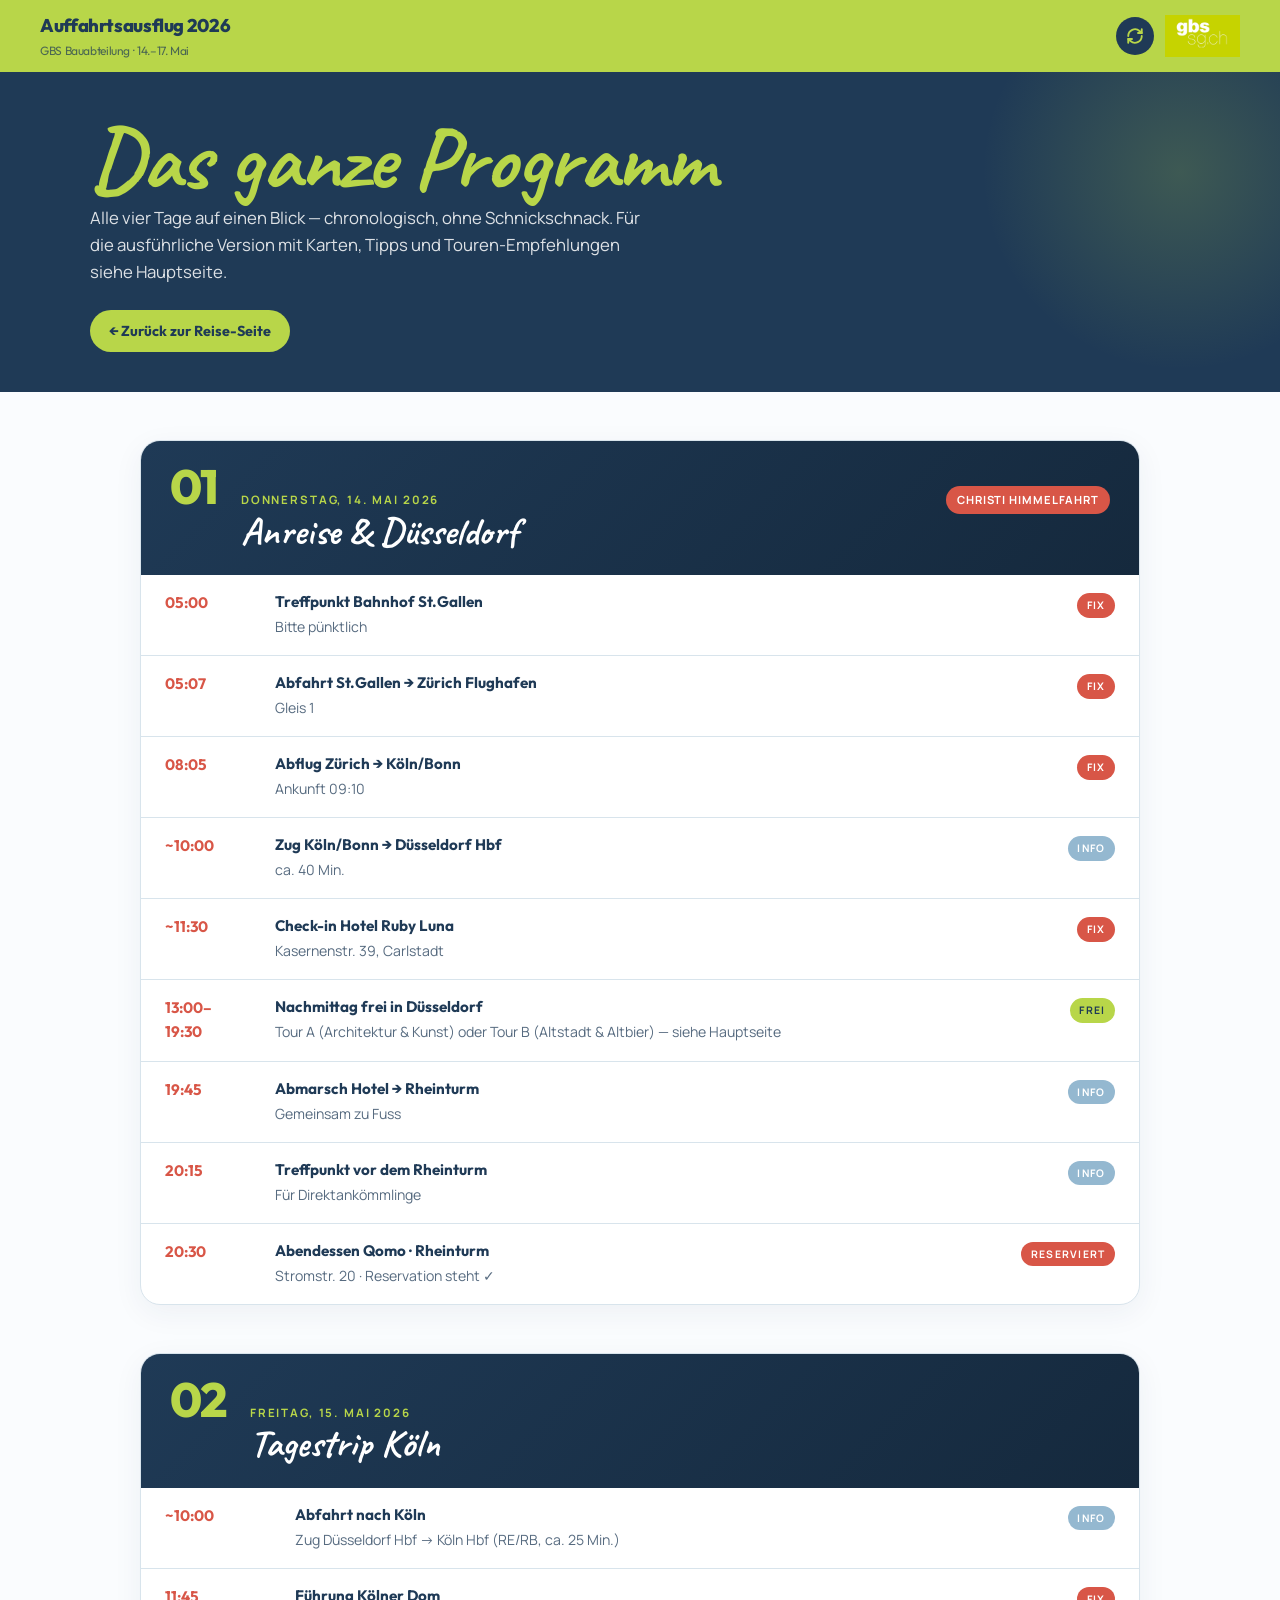
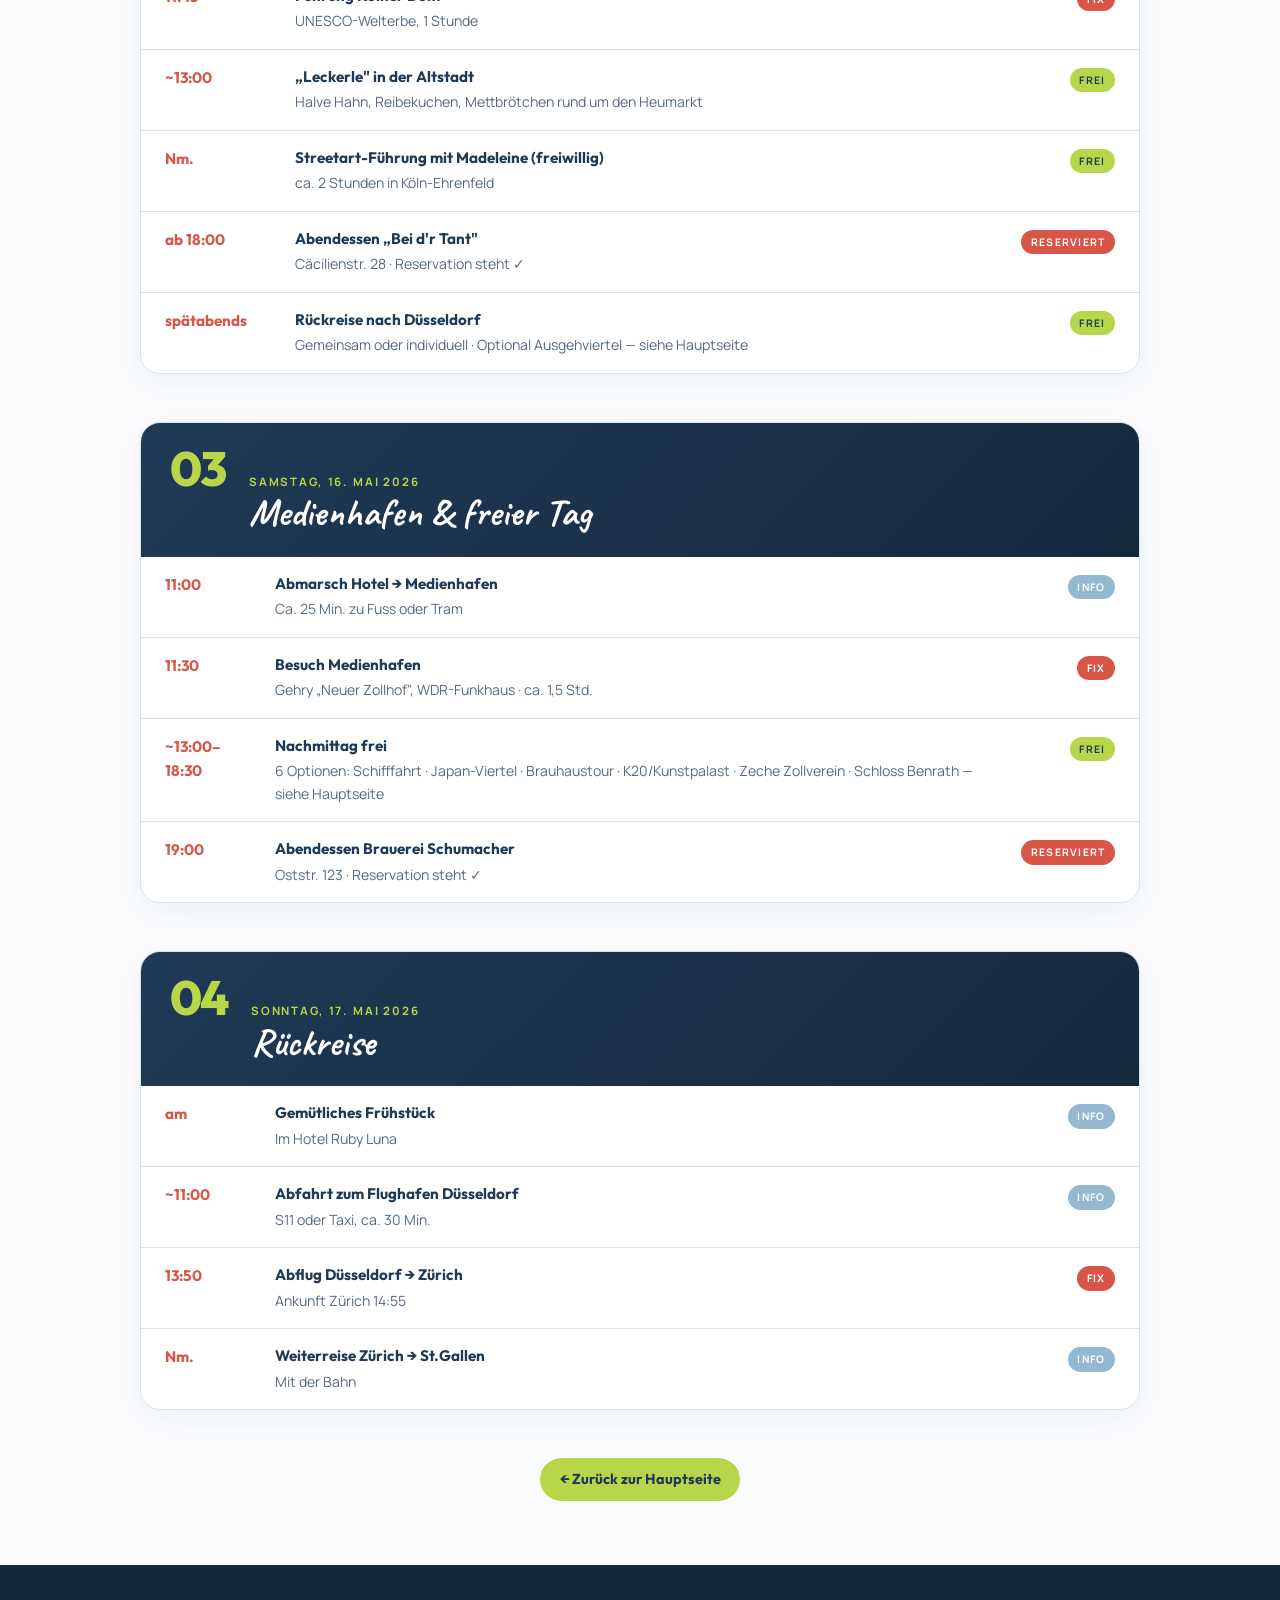
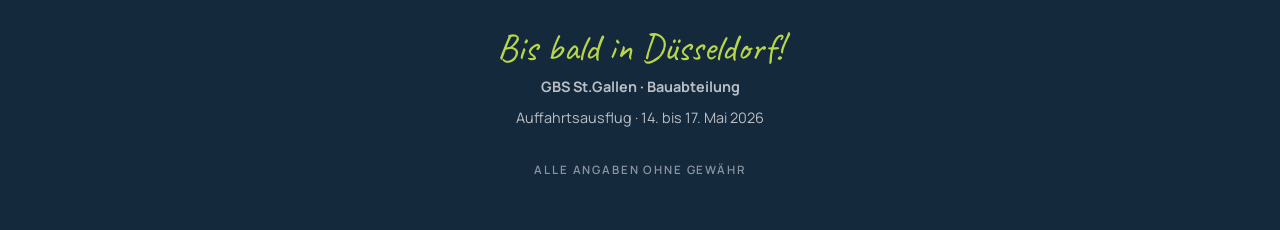
==== commit eccbe14c: "Add files via upload" ====
--- a/programm.html
+++ b/programm.html
@@ -151,9 +151,19 @@
       Auffahrtsausflug 2026
       <small>GBS Bauabteilung · 14.–17. Mai</small>
     </div>
-    <a href="https://gbssg.ch" target="_blank" rel="noopener" aria-label="GBS St.Gallen">
-      <img src="assets/gbs-logo.png" alt="GBS St.Gallen" class="gbs-logo-img">
-    </a>
+    <div class="topbar-actions">
+      <button class="refresh-btn" id="refresh-btn" type="button" aria-label="Seite neu laden" title="Seite komplett neu laden">
+        <svg viewBox="0 0 24 24" fill="none" stroke="currentColor" stroke-width="2.5" stroke-linecap="round" stroke-linejoin="round">
+          <path d="M21 12a9 9 0 0 1-15 6.7L3 16"/>
+          <path d="M3 12a9 9 0 0 1 15-6.7L21 8"/>
+          <path d="M21 3v5h-5"/>
+          <path d="M3 21v-5h5"/>
+        </svg>
+      </button>
+      <a href="https://gbssg.ch" target="_blank" rel="noopener" aria-label="GBS St.Gallen">
+        <img src="assets/gbs-logo.png" alt="GBS St.Gallen" class="gbs-logo-img">
+      </a>
+    </div>
   </div>
 </header>
 
@@ -346,6 +356,16 @@
   </div>
 </section>
 
+<!-- ============ UPDATE BANNER ============ -->
+<div class="update-banner" id="update-banner">
+  <div class="update-icon">✨</div>
+  <div class="update-content">
+    <strong>Neue Version verfügbar</strong>
+    <span>Klick zum Aktualisieren</span>
+  </div>
+  <button id="update-btn" type="button">Jetzt aktualisieren</button>
+</div>
+
 <!-- FOOTER -->
 <footer>
   <div class="footer-script">Bis bald in Düsseldorf!</div>
@@ -354,11 +374,54 @@
   <div class="mono-small">Alle Angaben ohne Gewähr</div>
 </footer>
 
-<!-- Service Worker registrieren -->
+<!-- Service Worker + Auto-Update + Refresh-Button -->
 <script>
+  // Service Worker registrieren + auf Updates reagieren
   if ('serviceWorker' in navigator) {
-    window.addEventListener('load', () => {
-      navigator.serviceWorker.register('service-worker.js').catch(() => {});
+    window.addEventListener('load', function() {
+      navigator.serviceWorker.register('service-worker.js').then(function(registration) {
+        registration.update();
+        registration.addEventListener('updatefound', function() {
+          var newWorker = registration.installing;
+          if (!newWorker) return;
+          newWorker.addEventListener('statechange', function() {
+            if (newWorker.state === 'installed' && navigator.serviceWorker.controller) {
+              var banner = document.getElementById('update-banner');
+              var btn = document.getElementById('update-btn');
+              if (banner) banner.classList.add('show');
+              if (btn) btn.addEventListener('click', function() {
+                newWorker.postMessage({ type: 'SKIP_WAITING' });
+                if (banner) banner.classList.remove('show');
+              }, { once: true });
+            }
+          });
+        });
+      }).catch(function() {});
+
+      var reloadingForUpdate = false;
+      navigator.serviceWorker.addEventListener('controllerchange', function() {
+        if (reloadingForUpdate) return;
+        reloadingForUpdate = true;
+        window.location.reload();
+      });
+    });
+  }
+
+  // Hard-Refresh-Button
+  var refreshBtn = document.getElementById('refresh-btn');
+  if (refreshBtn) {
+    refreshBtn.addEventListener('click', function() {
+      refreshBtn.classList.add('spinning');
+      var clearCache = ('caches' in window)
+        ? caches.keys().then(function(names) { return Promise.all(names.map(function(n) { return caches.delete(n); })); })
+        : Promise.resolve();
+      var unregisterSW = ('serviceWorker' in navigator)
+        ? navigator.serviceWorker.getRegistrations().then(function(regs) { return Promise.all(regs.map(function(r) { return r.unregister(); })); })
+        : Promise.resolve();
+      Promise.all([clearCache, unregisterSW]).catch(function() {}).finally(function() {
+        window.location.replace(window.location.pathname + '?reload=' + Date.now());
+      });
+      setTimeout(function() { window.location.reload(); }, 2000);
     });
   }
 </script>
--- a/styles.css
+++ b/styles.css
@@ -51,12 +51,35 @@
 }
 .topbar-title { font-family: 'Outfit', sans-serif; font-weight: 800; font-size: 1.15rem; letter-spacing: -0.02em; }
 .topbar-title small { display: block; font-weight: 400; font-size: 0.75rem; opacity: 0.7; margin-top: 0.05rem; }
+.topbar-actions { display: flex; align-items: center; gap: 0.7rem; }
 .gbs-logo-img { height: 42px; width: auto; display: block; }
+
+.refresh-btn {
+  background: var(--ink);
+  color: var(--lime);
+  border: none;
+  width: 38px;
+  height: 38px;
+  border-radius: 50%;
+  cursor: pointer;
+  display: flex;
+  align-items: center;
+  justify-content: center;
+  transition: all 0.2s;
+  flex-shrink: 0;
+}
+.refresh-btn:hover { background: var(--accent); color: white; transform: scale(1.05); }
+.refresh-btn svg { width: 18px; height: 18px; }
+.refresh-btn.spinning svg { animation: refresh-spin 0.7s linear infinite; }
+@keyframes refresh-spin {
+  from { transform: rotate(0deg); }
+  to { transform: rotate(360deg); }
+}
 
 /* ====== HERO ====== */
 .hero {
   background: linear-gradient(180deg, var(--sky) 0%, var(--sky-light) 100%);
-  padding: 2.5rem 1.5rem 4rem;
+  padding: 1.5rem 1.5rem 2.5rem;
   position: relative;
   overflow: hidden;
 }
@@ -68,12 +91,12 @@
 }
 .hero::before {
   background: radial-gradient(circle, rgba(184,214,73,0.25) 0%, transparent 70%);
-  width: 500px; height: 500px;
+  width: 400px; height: 400px;
   top: -100px; right: -100px;
 }
 .hero::after {
   background: radial-gradient(circle, rgba(148,184,208,0.3) 0%, transparent 70%);
-  width: 400px; height: 400px;
+  width: 300px; height: 300px;
   bottom: -50px; left: -50px;
 }
 .hero-inner { max-width: 1200px; margin: 0 auto; position: relative; z-index: 2; }
@@ -81,86 +104,86 @@
 .hero-title {
   font-family: 'Caveat', cursive;
   font-weight: 700;
-  font-size: clamp(3.5rem, 12vw, 8rem);
+  font-size: clamp(2.8rem, 9vw, 6rem);
   line-height: 0.85;
   color: var(--ink);
-  margin-bottom: 0.5rem;
+  margin-bottom: 0.3rem;
 }
 .hero-title .ampersand { color: var(--lime-dark); font-style: italic; margin: 0 0.2em; }
 .hero-title .koeln { display: block; margin-left: 1.5em; }
 
 .hero-sub {
   font-family: 'Caveat', cursive;
-  font-size: clamp(1.4rem, 2.5vw, 2rem);
+  font-size: clamp(1.2rem, 2.2vw, 1.7rem);
   color: var(--ink);
   opacity: 0.75;
-  margin-bottom: 1.8rem;
+  margin-bottom: 1.2rem;
   transform: rotate(-1deg);
   display: inline-block;
 }
 
 .hero-meta-row {
   display: grid;
-  grid-template-columns: repeat(auto-fit, minmax(180px, 1fr));
-  gap: 1.2rem;
+  grid-template-columns: repeat(auto-fit, minmax(160px, 1fr));
+  gap: 0.8rem;
   background: rgba(255,255,255,0.6);
   backdrop-filter: blur(10px);
-  padding: 1.3rem 1.5rem;
-  border-radius: 20px;
+  padding: 1rem 1.2rem;
+  border-radius: 16px;
   border: 1px solid rgba(255,255,255,0.8);
-  margin-bottom: 1.5rem;
-}
-.hero-meta-item dt { font-family: 'Manrope', sans-serif; font-size: 0.7rem; letter-spacing: 0.14em; text-transform: uppercase; font-weight: 700; color: var(--sky-deep); margin-bottom: 0.3rem; }
-.hero-meta-item dd { font-family: 'Outfit', sans-serif; font-weight: 600; font-size: 1rem; color: var(--ink); }
+  margin-bottom: 1rem;
+}
+.hero-meta-item dt { font-family: 'Manrope', sans-serif; font-size: 0.65rem; letter-spacing: 0.14em; text-transform: uppercase; font-weight: 700; color: var(--sky-deep); margin-bottom: 0.2rem; }
+.hero-meta-item dd { font-family: 'Outfit', sans-serif; font-weight: 600; font-size: 0.92rem; color: var(--ink); }
 
 .four-k {
   display: inline-flex;
   align-items: center;
   background: var(--ink);
   color: white;
-  padding: 1rem 1.5rem;
-  border-radius: 18px;
-  gap: 1rem;
-  margin-top: 0.5rem;
-  box-shadow: 0 10px 30px rgba(31, 58, 86, 0.25);
+  padding: 0.7rem 1.1rem;
+  border-radius: 14px;
+  gap: 0.8rem;
+  margin-top: 0.3rem;
+  box-shadow: 0 8px 24px rgba(31, 58, 86, 0.25);
 }
 .four-k-num {
   font-family: 'Outfit', sans-serif;
-  font-size: 3rem;
+  font-size: 2.2rem;
   font-weight: 800;
   line-height: 1;
   color: var(--lime);
   letter-spacing: -0.04em;
 }
-.four-k-list { font-family: 'Outfit', sans-serif; font-weight: 500; line-height: 1.3; font-size: 0.9rem; }
+.four-k-list { font-family: 'Outfit', sans-serif; font-weight: 500; line-height: 1.2; font-size: 0.82rem; }
 .four-k-list span { display: block; }
-.four-k-list .label { font-family: 'Manrope', sans-serif; font-size: 0.6rem; letter-spacing: 0.16em; text-transform: uppercase; color: var(--lime); margin-bottom: 0.3rem; font-weight: 700; }
-
-/* Hero Skyline */
-.skyline { position: absolute; bottom: 0; left: 0; right: 0; width: 100%; height: 90px; pointer-events: none; opacity: 0.5; }
-
-/* Photo circles */
+.four-k-list .label { font-family: 'Manrope', sans-serif; font-size: 0.55rem; letter-spacing: 0.16em; text-transform: uppercase; color: var(--lime); margin-bottom: 0.2rem; font-weight: 700; }
+
+/* Hero Skyline — schmaler */
+.skyline { position: absolute; bottom: 0; left: 0; right: 0; width: 100%; height: 60px; pointer-events: none; opacity: 0.45; }
+
+/* Photo circles — kleiner */
 .photo-cluster {
   position: absolute;
   top: 8%;
-  right: 5%;
-  width: 240px;
-  height: 280px;
+  right: 4%;
+  width: 200px;
+  height: 230px;
   pointer-events: none;
   z-index: 1;
 }
 .photo-circle {
   position: absolute;
   border-radius: 50%;
-  border: 5px solid white;
-  box-shadow: 0 10px 30px rgba(31,58,86,0.18);
+  border: 4px solid white;
+  box-shadow: 0 8px 24px rgba(31,58,86,0.18);
   overflow: hidden;
   background: var(--sky-deep);
 }
 .photo-circle svg { width: 100%; height: 100%; display: block; }
-.photo-circle.p1 { width: 110px; height: 110px; top: 0; left: 50%; transform: rotate(-3deg); }
-.photo-circle.p2 { width: 95px; height: 95px; top: 95px; left: 0; transform: rotate(5deg); background: linear-gradient(135deg, #E58A3E, #C99B47); }
-.photo-circle.p3 { width: 120px; height: 120px; bottom: 0; right: 0; background: linear-gradient(135deg, #94B8D0, #1F3A56); }
+.photo-circle.p1 { width: 90px; height: 90px; top: 0; left: 55%; transform: rotate(-3deg); }
+.photo-circle.p2 { width: 80px; height: 80px; top: 80px; left: 0; transform: rotate(5deg); background: linear-gradient(135deg, #E58A3E, #C99B47); }
+.photo-circle.p3 { width: 100px; height: 100px; bottom: 0; right: 0; background: linear-gradient(135deg, #94B8D0, #1F3A56); }
 
 /* ====== ALERT BANNER — kompakter, dezenter ====== */
 .alert-wrap { padding: 1rem 1.5rem; background: var(--paper); }
@@ -201,7 +224,7 @@
 }
 .nav-inner {
   max-width: 1200px; margin: 0 auto;
-  display: flex; gap: 0.3rem; flex-wrap: wrap; justify-content: center;
+  display: flex; gap: 0.3rem; flex-wrap: wrap; align-items: center;
 }
 .nav-link {
   padding: 0.5rem 1rem;
@@ -215,6 +238,14 @@
 }
 .nav-link:hover { background: var(--lime); }
 .nav-link.active { background: var(--ink); color: var(--lime); }
+.nav-link-primary {
+  background: var(--lime);
+  color: var(--ink);
+  font-weight: 700;
+  margin-right: 0.5rem;
+  box-shadow: 0 4px 12px rgba(184, 214, 73, 0.4);
+}
+.nav-link-primary:hover { background: var(--ink); color: var(--lime); }
 
 /* ====== SECTIONS ====== */
 section.day { padding: 4.5rem 1.5rem; position: relative; }
@@ -358,8 +389,9 @@
 }
 .map-header h3 { font-family: 'Outfit', sans-serif; font-weight: 700; font-size: 1.15rem; }
 .map-header h3 .script-small { font-family: 'Caveat', cursive; font-size: 1.6rem; font-weight: 600; color: var(--lime-dark); margin-left: 0.3em; }
-
-.locate-btn {
+.map-header-actions { display: flex; gap: 0.5rem; flex-wrap: wrap; }
+
+.locate-btn, .fullscreen-btn {
   background: var(--ink);
   color: white;
   border: none;
@@ -374,9 +406,177 @@
   gap: 0.5rem;
   transition: all 0.2s;
 }
-.locate-btn:hover { background: var(--accent); transform: translateY(-1px); }
-.locate-btn svg { width: 16px; height: 16px; }
+.locate-btn:hover, .fullscreen-btn:hover { background: var(--accent); transform: translateY(-1px); }
+.locate-btn svg, .fullscreen-btn svg { width: 16px; height: 16px; }
 .locate-btn.active { background: var(--accent); }
+.fullscreen-btn { background: var(--lime); color: var(--ink); }
+.fullscreen-btn:hover { background: var(--ink); color: var(--lime); }
+
+/* ====== VOLLBILD-MODUS ====== */
+.map-wrap.fullscreen {
+  position: fixed !important;
+  top: 0; left: 0; right: 0; bottom: 0;
+  z-index: 9000;
+  margin: 0;
+  border-radius: 0;
+  border: none;
+  box-shadow: none;
+  display: flex;
+  flex-direction: column;
+  background: white;
+}
+.map-wrap.fullscreen .map-header {
+  padding: 0.8rem 1.2rem;
+  flex-shrink: 0;
+}
+.map-wrap.fullscreen .map {
+  height: auto !important;
+  flex: 1;
+}
+.map-wrap.fullscreen .map-legend {
+  flex-shrink: 0;
+  padding: 0.7rem 1.2rem;
+  font-size: 0.78rem;
+}
+.map-wrap.fullscreen .fullscreen-btn {
+  background: var(--ink);
+  color: var(--lime);
+}
+/* Im Vollbild: die Hauptpunkt-Pins grösser, fetter, mit dickerem Schatten */
+.map-wrap.fullscreen .pin-marker.reserved,
+.map-wrap.fullscreen .pin-marker.major {
+  width: 44px;
+  height: 44px;
+  border-width: 4px;
+  box-shadow: 0 6px 14px rgba(0,0,0,0.4);
+  font-size: 1rem;
+}
+.map-wrap.fullscreen .pin-marker.major {
+  background: var(--ink);
+}
+
+body.has-fullscreen-map { overflow: hidden; }
+
+/* ====== WELCOME POPUP ====== */
+.welcome-overlay {
+  position: fixed;
+  inset: 0;
+  background: rgba(31, 58, 86, 0.85);
+  backdrop-filter: blur(8px);
+  z-index: 10000;
+  display: none;
+  align-items: center;
+  justify-content: center;
+  padding: 1.5rem;
+  animation: welcomeFadeIn 0.3s ease-out;
+}
+.welcome-overlay.show { display: flex; }
+@keyframes welcomeFadeIn {
+  from { opacity: 0; }
+  to { opacity: 1; }
+}
+
+.welcome-card {
+  background: white;
+  border-radius: 24px;
+  padding: 2rem 2rem 1.6rem;
+  max-width: 480px;
+  width: 100%;
+  position: relative;
+  box-shadow: 0 20px 80px rgba(0,0,0,0.4);
+  border-top: 6px solid var(--lime);
+  animation: welcomeSlideIn 0.4s cubic-bezier(0.34, 1.56, 0.64, 1);
+}
+@keyframes welcomeSlideIn {
+  from { opacity: 0; transform: translateY(20px) scale(0.95); }
+  to { opacity: 1; transform: translateY(0) scale(1); }
+}
+
+.welcome-card .welcome-greeting {
+  font-family: 'Caveat', cursive;
+  font-size: 2.4rem;
+  color: var(--ink);
+  font-weight: 700;
+  line-height: 1;
+  margin-bottom: 0.3rem;
+}
+.welcome-card .welcome-greeting span { color: var(--lime-dark); }
+
+.welcome-card .welcome-sub {
+  font-family: 'Outfit', sans-serif;
+  font-size: 0.95rem;
+  color: var(--ink);
+  opacity: 0.7;
+  margin-bottom: 1.5rem;
+}
+
+.welcome-steps {
+  list-style: none;
+  counter-reset: ws;
+  margin: 1rem 0 1.5rem;
+}
+.welcome-steps li {
+  counter-increment: ws;
+  display: grid;
+  grid-template-columns: 36px 1fr;
+  gap: 0.9rem;
+  padding: 0.7rem 0;
+  border-bottom: 1px dashed var(--hairline);
+  align-items: flex-start;
+}
+.welcome-steps li:last-child { border-bottom: none; }
+.welcome-steps li::before {
+  content: counter(ws);
+  background: var(--lime);
+  color: var(--ink);
+  font-family: 'Outfit', sans-serif;
+  font-weight: 800;
+  width: 28px;
+  height: 28px;
+  border-radius: 50%;
+  display: flex;
+  align-items: center;
+  justify-content: center;
+  font-size: 0.9rem;
+  flex-shrink: 0;
+}
+.welcome-step-content h5 {
+  font-family: 'Outfit', sans-serif;
+  font-weight: 700;
+  font-size: 0.95rem;
+  margin-bottom: 0.15rem;
+  color: var(--ink);
+}
+.welcome-step-content p {
+  font-size: 0.84rem;
+  line-height: 1.45;
+  color: var(--ink);
+  opacity: 0.75;
+}
+
+.welcome-close {
+  width: 100%;
+  background: var(--ink);
+  color: var(--lime);
+  border: none;
+  padding: 0.9rem;
+  border-radius: 100px;
+  font-family: 'Outfit', sans-serif;
+  font-weight: 700;
+  font-size: 0.95rem;
+  cursor: pointer;
+  transition: all 0.2s;
+}
+.welcome-close:hover { background: var(--lime); color: var(--ink); }
+
+@media (max-width: 520px) {
+  .welcome-card { padding: 1.5rem 1.3rem 1.2rem; }
+  .welcome-card .welcome-greeting { font-size: 2rem; }
+  .welcome-steps li { grid-template-columns: 28px 1fr; gap: 0.7rem; padding: 0.55rem 0; }
+  .welcome-steps li::before { width: 24px; height: 24px; font-size: 0.8rem; }
+  .welcome-step-content h5 { font-size: 0.88rem; }
+  .welcome-step-content p { font-size: 0.78rem; }
+}
 
 .map { height: 480px; width: 100%; background: var(--sky-light); }
 .map-legend {
@@ -470,6 +670,74 @@
 .tours-intro p { color: var(--ink); font-size: 0.95rem; }
 .tours-intro strong { font-weight: 700; }
 
+/* ====== AUSSTELLUNGS-LINK ====== */
+.exhibition-link {
+  display: flex;
+  align-items: center;
+  gap: 1.2rem;
+  background: linear-gradient(135deg, #fff, #FEF8E7);
+  padding: 1.3rem 1.6rem;
+  border-radius: 20px;
+  margin: 1.5rem 0 2rem;
+  text-decoration: none;
+  color: var(--ink);
+  border: 2px solid var(--gold);
+  box-shadow: 0 8px 24px rgba(201, 155, 71, 0.15);
+  transition: all 0.25s;
+}
+.exhibition-link:hover {
+  transform: translateY(-2px);
+  box-shadow: 0 14px 36px rgba(201, 155, 71, 0.28);
+  border-color: var(--accent-orange);
+}
+.exhibition-icon {
+  flex-shrink: 0;
+  width: 52px; height: 52px;
+  background: var(--gold);
+  border-radius: 14px;
+  display: flex; align-items: center; justify-content: center;
+  font-size: 1.7rem;
+  box-shadow: 0 4px 12px rgba(201, 155, 71, 0.3);
+}
+.exhibition-content { flex: 1; }
+.exhibition-label {
+  font-family: 'Manrope', sans-serif;
+  font-size: 0.68rem;
+  letter-spacing: 0.16em;
+  text-transform: uppercase;
+  font-weight: 700;
+  color: var(--accent-orange);
+  margin-bottom: 0.25rem;
+}
+.exhibition-content h4 {
+  font-family: 'Outfit', sans-serif;
+  font-weight: 700;
+  font-size: 1.1rem;
+  margin-bottom: 0.3rem;
+}
+.exhibition-content p {
+  font-size: 0.88rem;
+  line-height: 1.5;
+  opacity: 0.78;
+}
+.exhibition-arrow {
+  font-family: 'Outfit', sans-serif;
+  font-size: 2rem;
+  color: var(--gold);
+  font-weight: 700;
+  flex-shrink: 0;
+  transition: transform 0.2s;
+}
+.exhibition-link:hover .exhibition-arrow { transform: translateX(4px); color: var(--accent-orange); }
+
+@media (max-width: 520px) {
+  .exhibition-link { padding: 1rem 1.2rem; gap: 0.9rem; }
+  .exhibition-icon { width: 42px; height: 42px; font-size: 1.4rem; }
+  .exhibition-content h4 { font-size: 1rem; }
+  .exhibition-content p { font-size: 0.82rem; }
+  .exhibition-arrow { font-size: 1.5rem; }
+}
+
 .tours-grid {
   display: grid;
   grid-template-columns: repeat(auto-fit, minmax(380px, 1fr));
@@ -619,10 +887,24 @@
   border-radius: 18px;
   padding: 1.5rem;
   border: 1px solid var(--hairline);
-  transition: transform 0.2s, box-shadow 0.2s;
+  transition: transform 0.2s, box-shadow 0.2s, border-color 0.2s;
   display: flex; flex-direction: column;
-}
-.option-card:hover { transform: translateY(-3px); box-shadow: 0 12px 30px rgba(31,58,86,0.08); }
+  text-decoration: none;
+  color: var(--ink);
+  position: relative;
+  cursor: pointer;
+}
+.option-card:hover { transform: translateY(-3px); box-shadow: 0 12px 30px rgba(31,58,86,0.12); border-color: var(--lime); }
+.option-card .option-link-icon {
+  position: absolute;
+  top: 1rem; right: 1.2rem;
+  font-family: 'Outfit', sans-serif;
+  font-size: 1.3rem;
+  font-weight: 700;
+  color: var(--sky-deep);
+  transition: color 0.2s, transform 0.2s;
+}
+.option-card:hover .option-link-icon { color: var(--accent); transform: translate(2px, -2px); }
 .option-icon {
   width: 44px; height: 44px;
   background: var(--lime);
@@ -631,12 +913,12 @@
   font-size: 1.4rem;
   margin-bottom: 1rem;
 }
-.option-card h4 { font-family: 'Outfit', sans-serif; font-weight: 700; font-size: 1.05rem; margin-bottom: 0.4rem; }
+.option-card h4 { font-family: 'Outfit', sans-serif; font-weight: 700; font-size: 1.05rem; margin-bottom: 0.4rem; padding-right: 1.5rem; }
 .option-card p { font-size: 0.88rem; line-height: 1.5; color: var(--ink); opacity: 0.78; flex: 1; }
 .option-card .meta { font-family: 'Outfit', sans-serif; font-size: 0.78rem; font-weight: 600; color: var(--accent); margin-top: 0.7rem; padding-top: 0.7rem; border-top: 1px dashed var(--hairline); }
 .option-card .meta-extra { font-size: 0.72rem; color: var(--ink); opacity: 0.6; font-weight: 500; margin-top: 0.2rem; }
 
-/* ====== NIGHTLIFE CARDS (Köln) ====== */
+/* ====== NIGHTLIFE CARDS (Köln) — als klickbarer Button ====== */
 .nightlife-grid {
   display: grid;
   grid-template-columns: repeat(auto-fit, minmax(260px, 1fr));
@@ -650,6 +932,18 @@
   padding: 1.5rem;
   position: relative;
   overflow: hidden;
+  border: none;
+  text-align: left;
+  font-family: 'Manrope', sans-serif;
+  cursor: pointer;
+  transition: transform 0.2s, box-shadow 0.2s;
+  width: 100%;
+  display: flex;
+  flex-direction: column;
+}
+.nightlife-card:hover {
+  transform: translateY(-3px);
+  box-shadow: 0 16px 40px rgba(42, 27, 63, 0.4);
 }
 .nightlife-card::before {
   content: '';
@@ -672,35 +966,79 @@
 .nightlife-card h4 { font-family: 'Outfit', sans-serif; font-weight: 700; font-size: 1.15rem; margin-bottom: 0.4rem; position: relative; }
 .nightlife-card p { font-size: 0.9rem; line-height: 1.5; opacity: 0.85; position: relative; }
 .nightlife-card .area { font-family: 'Caveat', cursive; font-size: 1.3rem; color: var(--lime); margin-top: 0.6rem; display: block; }
+.nightlife-card .card-hint {
+  margin-top: 0.8rem;
+  padding-top: 0.6rem;
+  border-top: 1px dashed rgba(184, 214, 73, 0.3);
+  font-family: 'Outfit', sans-serif;
+  font-size: 0.78rem;
+  font-weight: 600;
+  color: var(--lime);
+  display: block;
+  transition: color 0.2s;
+}
+.nightlife-card:hover .card-hint { color: white; }
+
+/* Visueller Hinweis-Puls auf der Karte nach Map-Fokus */
+@keyframes mapFocusPulse {
+  0% { transform: scale(1); opacity: 1; }
+  50% { transform: scale(1.4); opacity: 0.6; }
+  100% { transform: scale(1); opacity: 1; }
+}
+.pin-marker.focus-pulse {
+  animation: mapFocusPulse 0.9s ease-in-out 2;
+}
 
 /* ====== INSIDER ====== */
-.insider-section { background: var(--ink); color: white; padding: 5rem 1.5rem; }
+.insider-section { background: var(--ink); color: #F0F4F8; padding: 5rem 1.5rem; }
 .insider-section .day-title { color: white; }
 .insider-section .day-date { color: var(--lime); }
 .insider-section .day-num { color: var(--lime); }
-.insider-section .section-lead { color: white; opacity: 0.75; }
+.insider-section .section-lead { color: #F0F4F8; opacity: 0.9; }
 .insider-grid {
   display: grid;
   grid-template-columns: repeat(auto-fit, minmax(280px, 1fr));
   gap: 1.5rem;
 }
 .insider-card {
-  background: rgba(255,255,255,0.05);
-  border: 1px solid rgba(255,255,255,0.1);
+  background: rgba(255,255,255,0.08);
+  border: 1px solid rgba(255,255,255,0.18);
   border-radius: 18px;
   padding: 1.6rem;
-  transition: background 0.2s;
-}
-.insider-card:hover { background: rgba(184,214,73,0.08); }
+  transition: background 0.2s, border-color 0.2s;
+  display: flex;
+  flex-direction: column;
+}
+.insider-card:hover { background: rgba(184,214,73,0.12); border-color: rgba(184,214,73,0.4); }
 .insider-card h4 {
   font-family: 'Caveat', cursive;
-  font-size: 1.6rem;
+  font-size: 1.7rem;
   color: var(--lime);
-  margin-bottom: 0.6rem;
+  margin-bottom: 0.7rem;
   line-height: 1.1;
 }
-.insider-card p { font-size: 0.92rem; line-height: 1.55; opacity: 0.88; }
-.insider-card strong { color: var(--lime); font-weight: 600; }
+.insider-card p {
+  font-size: 0.95rem;
+  line-height: 1.6;
+  color: #F0F4F8;
+  flex: 1;
+}
+.insider-card p strong { color: var(--lime); font-weight: 700; }
+.insider-link {
+  display: inline-flex;
+  align-items: center;
+  gap: 0.3rem;
+  margin-top: 1rem;
+  padding-top: 0.8rem;
+  border-top: 1px dashed rgba(255,255,255,0.2);
+  color: var(--lime);
+  text-decoration: none;
+  font-family: 'Outfit', sans-serif;
+  font-weight: 600;
+  font-size: 0.85rem;
+  transition: color 0.2s;
+}
+.insider-link:hover { color: white; text-decoration: underline; }
 
 /* ====== FOOTER ====== */
 footer {
@@ -802,4 +1140,55 @@
   .pwa-install-icon { width: 36px; height: 36px; font-size: 1.2rem; }
   .pwa-install-content h4 { font-size: 0.88rem; }
   .pwa-install-content p { font-size: 0.78rem; }
-}
+  .refresh-btn { width: 34px; height: 34px; }
+  .refresh-btn svg { width: 16px; height: 16px; }
+  .topbar-actions { gap: 0.5rem; }
+  .update-banner { bottom: 0.5rem; left: 0.5rem; right: 0.5rem; padding: 0.7rem 1rem; }
+  .update-content strong { font-size: 0.88rem; }
+  .update-content span { font-size: 0.75rem; }
+  .update-banner button { padding: 0.5rem 0.9rem; font-size: 0.82rem; }
+}
+
+/* ====== UPDATE BANNER ====== */
+.update-banner {
+  position: fixed;
+  bottom: 1rem;
+  left: 1rem;
+  right: 1rem;
+  background: var(--lime);
+  color: var(--ink);
+  padding: 0.9rem 1.2rem;
+  border-radius: 14px;
+  box-shadow: 0 18px 50px rgba(0,0,0,0.25);
+  z-index: 9998;
+  display: none;
+  align-items: center;
+  gap: 0.9rem;
+  max-width: 500px;
+  margin: 0 auto;
+  border: 2px solid var(--ink);
+  animation: updateSlideUp 0.35s ease-out;
+}
+.update-banner.show { display: flex; }
+@keyframes updateSlideUp {
+  from { transform: translateY(100%); opacity: 0; }
+  to   { transform: translateY(0); opacity: 1; }
+}
+.update-icon { font-size: 1.5rem; flex-shrink: 0; }
+.update-content { flex: 1; display: flex; flex-direction: column; line-height: 1.25; }
+.update-content strong { font-family: 'Outfit', sans-serif; font-weight: 700; font-size: 0.95rem; }
+.update-content span { font-size: 0.82rem; opacity: 0.8; }
+.update-banner button {
+  background: var(--ink);
+  color: var(--lime);
+  border: none;
+  padding: 0.55rem 1rem;
+  border-radius: 100px;
+  font-family: 'Outfit', sans-serif;
+  font-weight: 700;
+  font-size: 0.88rem;
+  cursor: pointer;
+  transition: all 0.2s;
+  flex-shrink: 0;
+}
+.update-banner button:hover { background: white; }
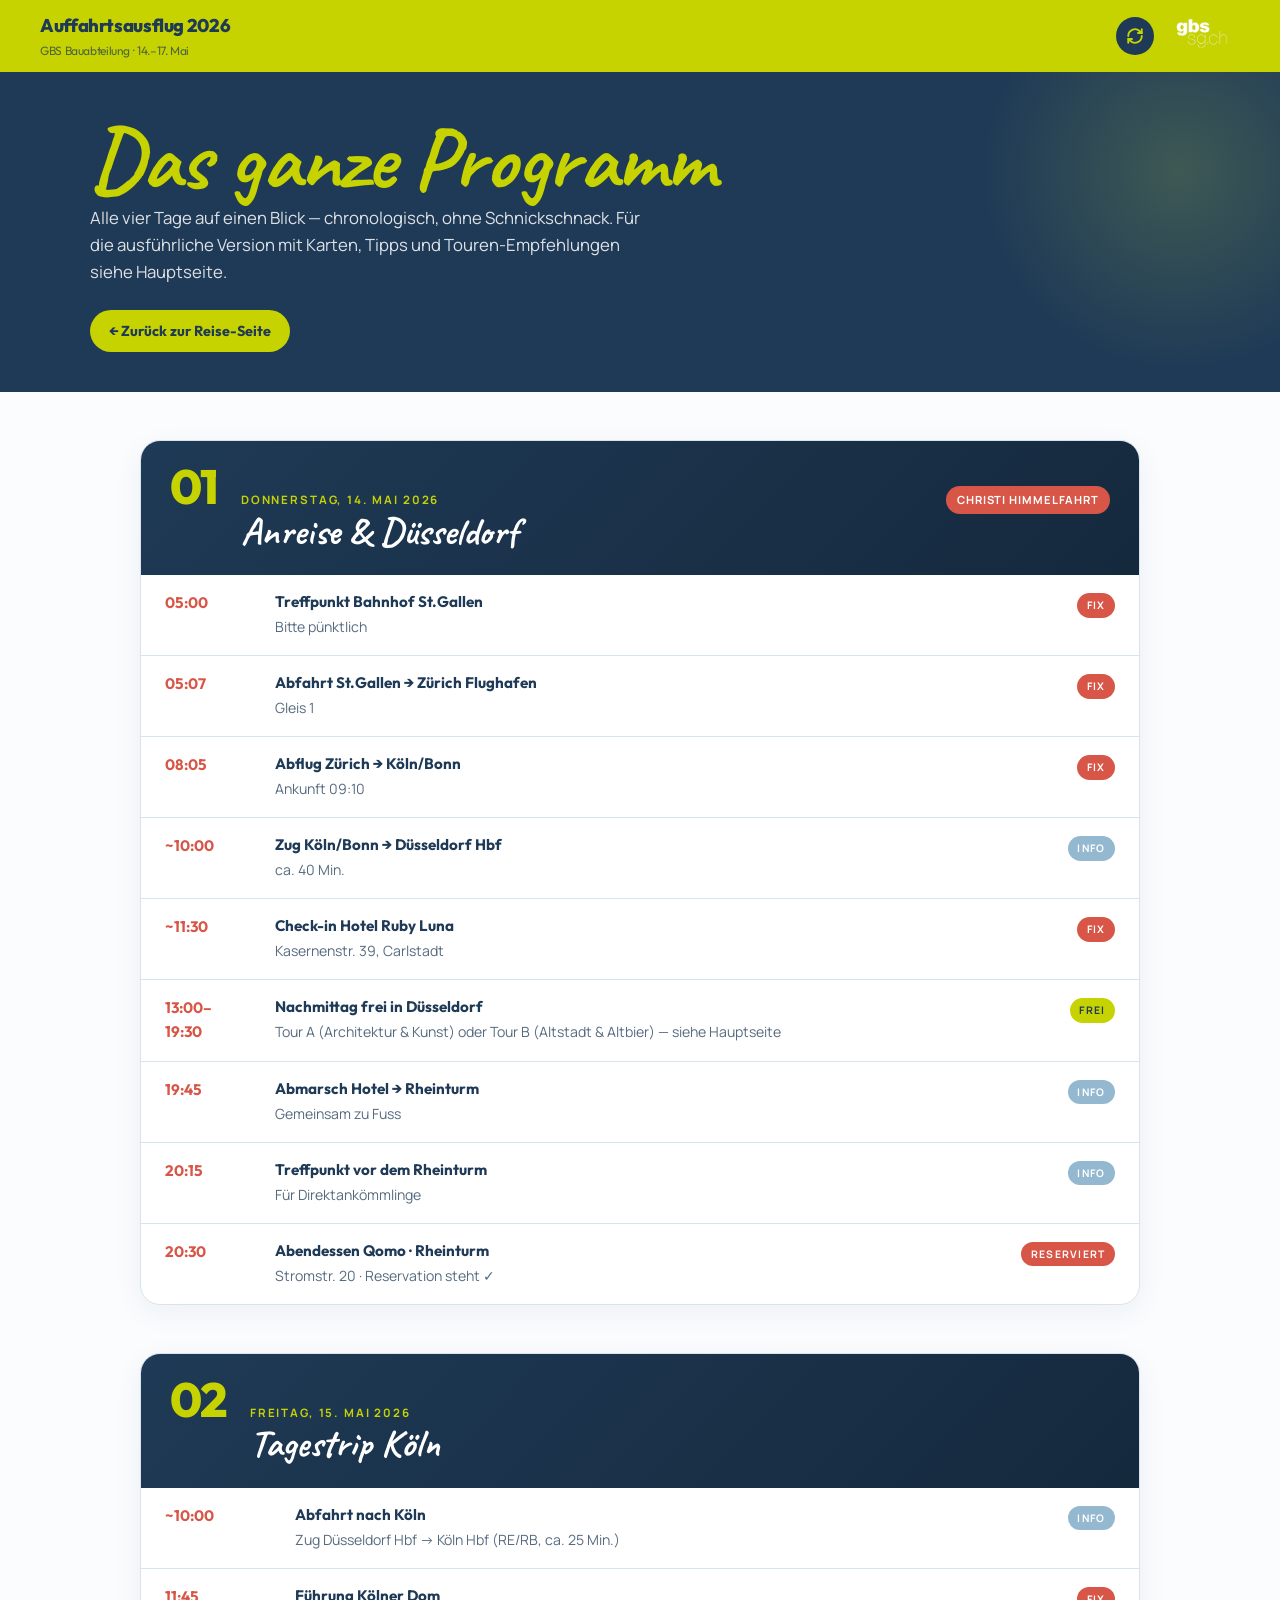
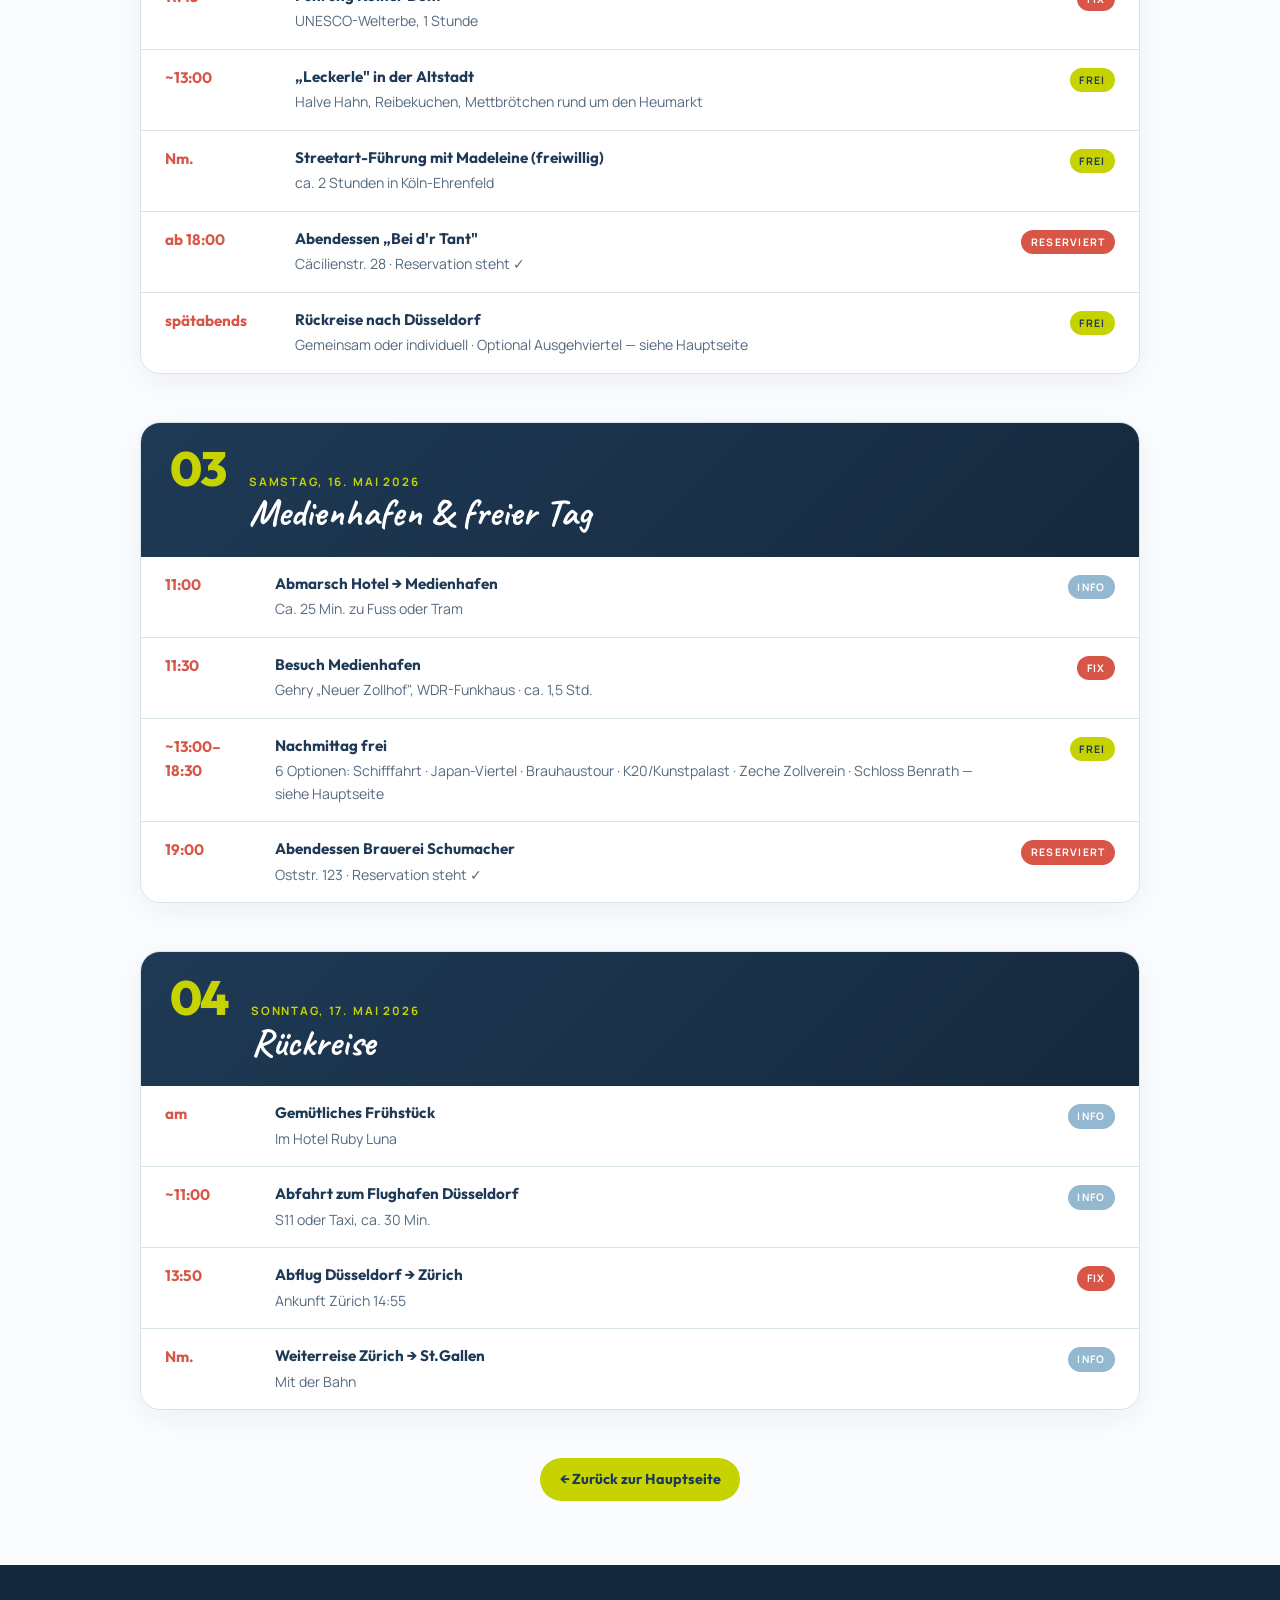
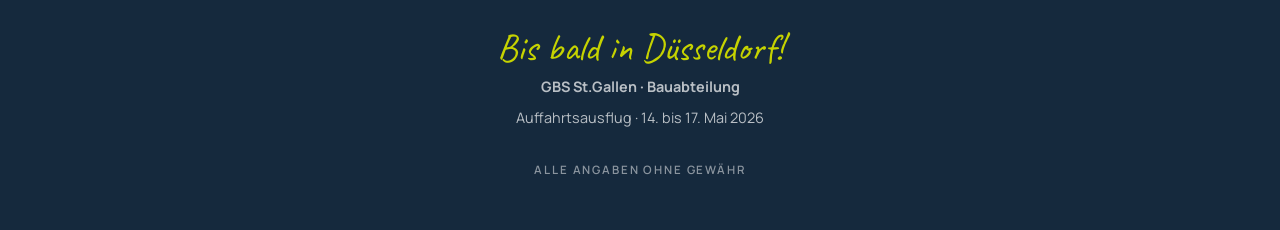
==== commit cda4e1fc: "Add files via upload" ====
--- a/programm.html
+++ b/programm.html
@@ -6,7 +6,7 @@
 <title>Programm-Übersicht · Auffahrtsausflug 2026</title>
 <meta name="description" content="Komplettes Programm Auffahrtsausflug GBS Bauabteilung, Düsseldorf & Köln, 14.–17. Mai 2026.">
 
-<meta name="theme-color" content="#B8D649">
+<meta name="theme-color" content="#C6D300">
 <link rel="manifest" href="manifest.json">
 <link rel="icon" type="image/png" sizes="32x32" href="assets/favicon-32.png">
 <link rel="apple-touch-icon" href="assets/apple-touch-icon.png">
--- a/styles.css
+++ b/styles.css
@@ -3,8 +3,8 @@
    ========================================================= */
 
 :root {
-  --lime: #B8D649;
-  --lime-dark: #9CBA2B;
+  --lime: #C6D300;
+  --lime-dark: #A8B500;
   --sky: #C8DFEE;
   --sky-light: #E3EEF6;
   --sky-deep: #94B8D0;
@@ -90,7 +90,7 @@
   pointer-events: none;
 }
 .hero::before {
-  background: radial-gradient(circle, rgba(184,214,73,0.25) 0%, transparent 70%);
+  background: radial-gradient(circle, rgba(198,211,0,0.25) 0%, transparent 70%);
   width: 400px; height: 400px;
   top: -100px; right: -100px;
 }
@@ -243,7 +243,7 @@
   color: var(--ink);
   font-weight: 700;
   margin-right: 0.5rem;
-  box-shadow: 0 4px 12px rgba(184, 214, 73, 0.4);
+  box-shadow: 0 4px 12px rgba(198, 211, 0, 0.4);
 }
 .nav-link-primary:hover { background: var(--ink); color: var(--lime); }
 
@@ -834,7 +834,10 @@
   padding: 1.8rem;
   margin: 2rem 0;
   position: relative;
-}
+  transition: transform 0.2s, box-shadow 0.2s;
+}
+.reservation[data-map-focus] { cursor: pointer; }
+.reservation[data-map-focus]:hover { transform: translateY(-3px); box-shadow: 0 14px 36px rgba(216, 86, 71, 0.2); }
 .reservation::before {
   content: '✓ reserviert';
   position: absolute;
@@ -853,6 +856,18 @@
 .reservation .res-meta div { font-size: 0.88rem; }
 .reservation .res-meta strong { font-family: 'Outfit', sans-serif; font-weight: 700; color: var(--accent); display: block; font-size: 0.95rem; }
 .reservation .res-note { font-size: 0.88rem; opacity: 0.75; margin-top: 0.8rem; line-height: 1.5; }
+.res-map-hint {
+  display: block;
+  margin-top: 0.9rem;
+  padding-top: 0.7rem;
+  border-top: 1px dashed var(--hairline);
+  font-family: 'Outfit', sans-serif;
+  font-size: 0.82rem;
+  font-weight: 600;
+  color: var(--accent);
+  transition: color 0.2s;
+}
+.reservation[data-map-focus]:hover .res-map-hint { color: var(--ink); }
 
 /* ====== TIMELINE für Qomo Abend ====== */
 .evening-flow {
@@ -950,7 +965,7 @@
   position: absolute;
   top: -30%; right: -20%;
   width: 200px; height: 200px;
-  background: radial-gradient(circle, rgba(184,214,73,0.2) 0%, transparent 70%);
+  background: radial-gradient(circle, rgba(198,211,0,0.2) 0%, transparent 70%);
   pointer-events: none;
 }
 .nightlife-tag {
@@ -969,7 +984,7 @@
 .nightlife-card .card-hint {
   margin-top: 0.8rem;
   padding-top: 0.6rem;
-  border-top: 1px dashed rgba(184, 214, 73, 0.3);
+  border-top: 1px dashed rgba(198, 211, 0, 0.3);
   font-family: 'Outfit', sans-serif;
   font-size: 0.78rem;
   font-weight: 600;
@@ -997,48 +1012,66 @@
 .insider-section .section-lead { color: #F0F4F8; opacity: 0.9; }
 .insider-grid {
   display: grid;
-  grid-template-columns: repeat(auto-fit, minmax(280px, 1fr));
-  gap: 1.5rem;
+  grid-template-columns: repeat(auto-fit, minmax(220px, 1fr));
+  gap: 1.3rem;
 }
 .insider-card {
-  background: rgba(255,255,255,0.08);
-  border: 1px solid rgba(255,255,255,0.18);
+  background: rgba(255,255,255,0.05);
+  border: 1px solid rgba(255,255,255,0.15);
   border-radius: 18px;
-  padding: 1.6rem;
-  transition: background 0.2s, border-color 0.2s;
+  padding: 1.8rem 1.5rem 1.5rem;
+  transition: all 0.25s;
   display: flex;
   flex-direction: column;
-}
-.insider-card:hover { background: rgba(184,214,73,0.12); border-color: rgba(184,214,73,0.4); }
+  text-decoration: none;
+  color: inherit;
+  position: relative;
+  overflow: hidden;
+  cursor: pointer;
+}
+.insider-card:hover {
+  background: rgba(198,211,0,0.12);
+  border-color: rgba(198,211,0,0.5);
+  transform: translateY(-3px);
+  box-shadow: 0 16px 36px rgba(0,0,0,0.25);
+}
+.insider-card-icon {
+  font-size: 2.6rem;
+  line-height: 1;
+  margin-bottom: 0.9rem;
+  display: block;
+  transition: transform 0.3s;
+}
+.insider-card:hover .insider-card-icon { transform: scale(1.15) rotate(-5deg); }
 .insider-card h4 {
   font-family: 'Caveat', cursive;
-  font-size: 1.7rem;
+  font-size: 1.65rem;
   color: var(--lime);
-  margin-bottom: 0.7rem;
+  margin-bottom: 0.5rem;
   line-height: 1.1;
 }
 .insider-card p {
-  font-size: 0.95rem;
-  line-height: 1.6;
+  font-size: 0.88rem;
+  line-height: 1.5;
   color: #F0F4F8;
   flex: 1;
+  opacity: 0.9;
 }
 .insider-card p strong { color: var(--lime); font-weight: 700; }
-.insider-link {
-  display: inline-flex;
-  align-items: center;
-  gap: 0.3rem;
-  margin-top: 1rem;
-  padding-top: 0.8rem;
-  border-top: 1px dashed rgba(255,255,255,0.2);
+.insider-card-arrow {
+  position: absolute;
+  top: 1rem;
+  right: 1.2rem;
+  font-family: 'Outfit', sans-serif;
+  font-size: 1.3rem;
+  font-weight: 700;
+  color: rgba(198,211,0,0.4);
+  transition: all 0.25s;
+}
+.insider-card:hover .insider-card-arrow {
   color: var(--lime);
-  text-decoration: none;
-  font-family: 'Outfit', sans-serif;
-  font-weight: 600;
-  font-size: 0.85rem;
-  transition: color 0.2s;
-}
-.insider-link:hover { color: white; text-decoration: underline; }
+  transform: translate(3px, -3px);
+}
 
 /* ====== FOOTER ====== */
 footer {
